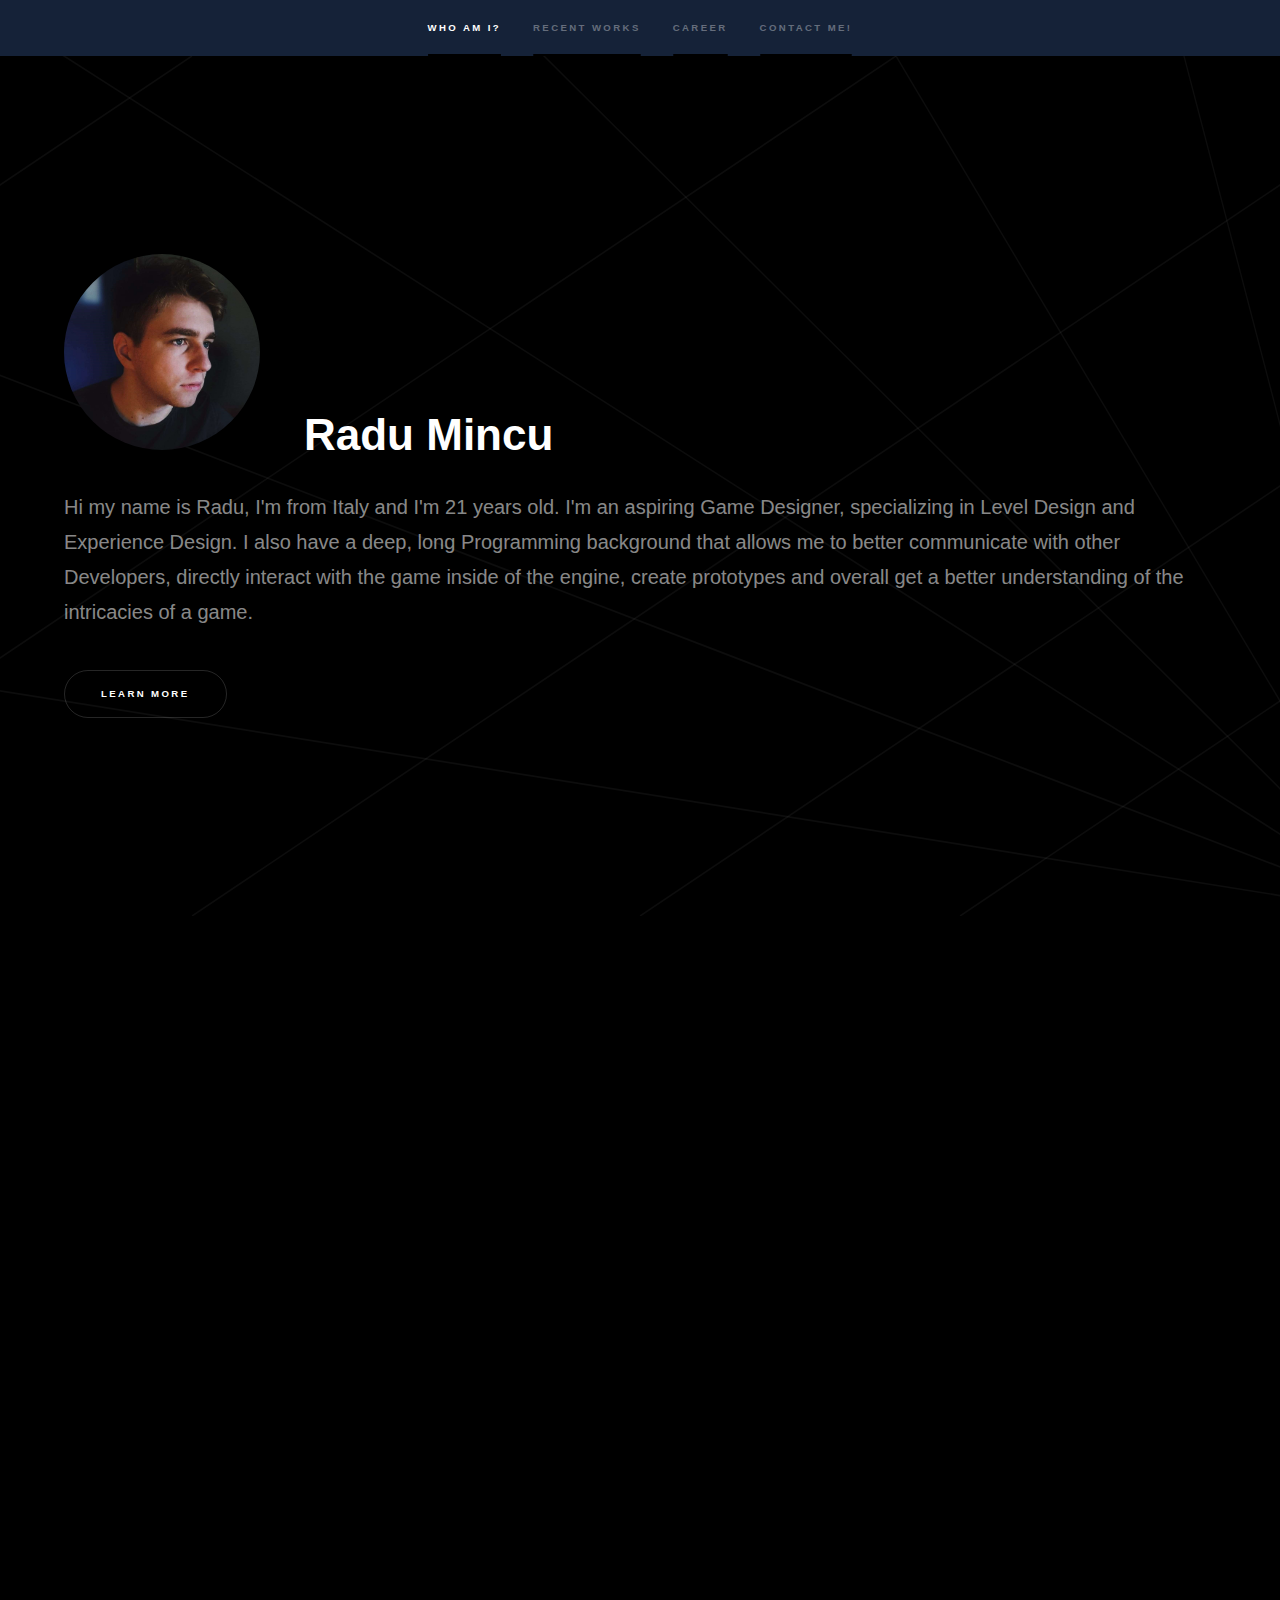
==== index.html @ b44a203a "added personal photo" ====
<!DOCTYPE HTML>
<!--
	Radu Mincu Portfolio
	html5up.net | @ajlkn
	Free for personal and commercial use under the CCA 3.0 license (html5up.net/license)
-->
<html>
	<head>
		<title>Radu Mincu Portfolio</title>
		<meta charset="utf-8" />
		<meta name="viewport" content="width=device-width, initial-scale=1, user-scalable=no" />
		<link rel="stylesheet" href="assets/css/main.css" />
		<noscript><link rel="stylesheet" href="assets/css/noscript.css" /></noscript>
	</head>
	<body class="is-preload">

		<!-- Sidebar -->
			<section id="sidebar">
				<div class="inner">
					<nav>
						<ul>
							<li><a href="#intro">Who am I?</a></li>
							<li><a href="#one">Recent works</a></li>
							<li><a href="#two">Career</a></li>
							<li><a href="#three">Contact me!</a></li>
						</ul>
					</nav>
				</div>
			</section>

		<!-- Wrapper -->
			<div id="wrapper">

				<!-- Intro -->
					<section id="intro" class="wrapper style1 fullscreen fade-up">
						<div class="inner">
							<h1><img class="image" src="images/radufoto.jpg" alt="" width="196" height="196" data-position="center center" />&emsp;Radu Mincu</h1>
							<p>Hi my name is Radu, I'm from Italy and I'm 21 years old. I'm an aspiring Game Designer, specializing in Level Design and Experience Design. I also have a deep, long Programming background that allows me to better communicate with other Developers, directly interact with the game inside of the engine, create prototypes and overall get a better understanding of the intricacies of a game.</p>
							<ul class="actions">
								<li><a href="#one" class="button scrolly">Learn more</a></li>
							</ul>
						</div>
					</section>

				<!-- One -->
					<section id="one" class="wrapper style2 spotlights">
						<section>
							<a class="image"><img src="images/TaintedLandsLogo.png" alt="" data-position="center center" /></a>
							<div class="content">
								<div class="inner">
									<h2>Tainted Lands</h2>
									<p>First ever Game Development Project in Unity. Top-down Metroidvania inspired by famous games such as Hollow Knight and The Legend of Zelda.</p>
									<ul>
										<li>Programmed a gameplay loop with smooth movement and a fluid melee combat system.</li>
										<li>Made various enemies with different AI, behaviours, and attacks.</li>
										<li>Created art and animations for the Player and 4 different enemies.</li>
										<li>Wrote extensive Game Design Document outlining various ideas for the story, progression and powerups of the game.</li>
									</ul>
										<a href="https://youtu.be/b___OMH_YHc" class="icon brands fa-youtube"> YouTube Link</a>&emsp;&emsp;
										<a href="https://docs.google.com/document/d/1006Ol6kMkS3a9t4NRKPW5lo0RamUhFI9sNBqD1M2pAM/edit?usp=sharing" class="icon brands fa-google-drive"> Game Design Document</a>
								</div>
							</div>
						</section>
						<section>
							<a class="image"><img src="images/ZIPLogo.png" alt="" data-position="top center" /></a>
							<div class="content">
								<div class="inner">
									<h2>Z.I.P</h2>
									<p>Submission for my first Game Jam, Indie Game Jam Beginners #003, Theme: Robot. Smooth 2D Platformer with various abilities and power-ups made together with 4 other people in 7 days. Reached 5th place out of 120 submissions.</p>
									<ul>
										<li>Played a main role in the decision-making for the game, from the game genre to the gameplay loop and to the various micro-interactions.</li>
										<li>Was Head of Game Design, hand-crafting all the platforming layouts, from the big level sections to the small jumps.</li>
										<li>Made the Player Controller and implemented the various abilities.</li>
										<li>Programmed the various architecture elements of the game, such as the Scene Transitions, Checkpoints, Power-up Terminals etc.</li>
									</ul>
										<a href="https://rradu.itch.io/zip" class="icon brands fa-itch-io"> Itch Page</a>
								</div>
							</div>
						</section>
						<section>
							<a class="image"><img src="images/PlutoLogo.png" alt="" data-position="50% 50%" /></a>
							<div class="content">
								<div class="inner">
									<h2>Pluto's Revolution</h2>
									<p>Mini Game Jam #130 submission, Theme: Lunar, Limitation: 10 Seconds. Technical Arcade side-scroller made in 3 days with 4 other people. Reached 39th place out of 226 submissions.</p>
									<ul>
										<li>Came up with the idea and various details for the game, including the main gameplay loop, the Story structure and the Arcade section.</li>
										<li>Created the first prototype, implemented the final Player Controller and programmed multiple obstacles</li>
										<li>Hand-crafted the layouts for the 5 main Story levels and over 20 layout Presets for the Arcade section.</li>
									</ul>
									<a href="https://imated.itch.io/plutos-revolution" class="icon brands fa-itch-io"> Itch Page</a>
								</div>
							</div>
						</section>
					</section>

				<!-- Two -->
					<section id="two" class="wrapper style3 fade-up">
						<div class="inner">
							<h2>Career</h2>
							<p>I've been a full-time student my entire life, so my only work experiences are side-jobs that have little to do with development. Nonetheless, I've been studying programming and practicing it as a hobby since a very young age, so I'll be sharing some of my experiences.</p>
							<div class="features">
								<section>
									<span class="icon solid major fa-cog"></span>
									<h3>First Game</h3>
									<p>My first ever attempt at programming was all the way back in middle school. I learned on my own throughout various Telegram groups how to make something in PHP, and I used that knowledge to make a Cookie Clicker-like Telegram Bot that I shared with a group of friends.</p>
								</section>
								<section>
									<span class="icon solid major fa-school"></span>
									<h3>High School Experiences</h3>
									<p>Throughout all of my 5 years of High School I had 2 hours of Programming Classes a week. We started with some basic HTML, worked our way up to learning low-level C++ and were also taught some MySQL. I ended up graduating with perfect grades in Programming, which is what pushed me towards pursuing this career.</p>
								</section>
								<section>
									<span class="icon solid major fa-desktop"></span>
									<h3>University</h3>
									<p>After high school was over I decided to get into University for Computer Science, and I'm currently approaching the end of my second year here. Throughout my first year we were taught Java, and using only the cmd as input and output, I started making some basic games like Russian Roulette, Connect Four, Hangman, Chess etc.</p>
								</section>
								<section>
									<span class="icon solid major fa-code"></span>
									<h3>Unity</h3>
									<p>Eventually I stumbled upon Unity, no more than 2 months ago, and started working on my very first game, Tainted Lands. As many first-time developers often do, I had very high aspirations for my first title, but I eventually put the game on hold to hone my skills further and give it the respect it deserves.</p>
								</section>
								<section>
									<span class="icon solid major fa-link"></span>
									<h3>Game Jams</h3>
									<p>With more familiarity with Unity and Game Development, I seeked towards participating in short game jams to get quick progress and results and to hone my skills as much as possible. I ended up making an entirely new team with other very competent developers I met in the jams' respective Discords, and so far we've worked on two successful Game Jam games, with even more to come.</p>
								</section>
								<section>
									<span class="icon major fa-file"></span>
									<h3>Future</h3>
									<p>Short-term, I'm planning to join Ludum Dare on April 28th with my group, and get as good a title out as possible. I also plan to start working on a 3D platformer to get outside of my comfort zone of 2D games. Long-term I would like to join a Game Development Studio as a full-time Programmer or Game Designer, and help release some very amazing games.</p>
								</section>
							</div>
						</div>
					</section>

				<!-- Three -->
					<section id="three" class="wrapper style1 fade-up">
						<div class="inner">
							<h2>Get in touch</h2>
							<p>I'm always eager to interact with new people, so please contact me for anything, work-related or not!</p>
								<section>
									<ul class="contact">
										<li>
											<h3>Email</h3>
											<a href="#">radu4ax@gmail.com</a>
										</li>
										<li>
											<h3>Phone</h3>
											<span>+39 346 637 6942</span>
										</li>
										<li>
											<h3>Social</h3>
											<ul class="icons">
												<li><a href="https://github.com/MYNAMEISRADU" class="icon brands fa-github"><span class="label">GitHub</span></a></li>
												<li><a href="https://discord.com/users/295971633686904832" class="icon brands fa-discord"><span class="label">Discord</span></a></li>
												<li><a href="https://steamcommunity.com/id/mynameisradu/" class="icon brands fa-steam"><span class="label">Steam</span></a></li>
												<li><a href="https://www.instagram.com/radumincu/" class="icon brands fa-instagram"><span class="label">Instagram</span></a></li>
												<li><a href="https://t.me/mynameisradu" class="icon brands fa-telegram"><span class="label">Telegram</span></a></li>
												<li><a href="https://twitter.com/THEYCALLMERADU" class="icon brands fa-twitter"><span class="label">Twitter</span></a></li>
											</ul>
										</li>
										<li>
											<h3>Address</h3>
											<span>
												20126 Via Vizzola, 5<br />
												Milano, MI<br />
												Italy
											</span>
										</li>
									</ul>
								</section>
						</div>
					</section>

			</div>

		<!-- Footer -->
			<footer id="footer" class="wrapper style1-alt">
				<div class="inner">
					<ul class="menu">
						<li>&copy; Untitled. All rights reserved.</li><li>Design: <a href="http://html5up.net">HTML5 UP</a></li>
					</ul>
				</div>
			</footer>

		<!-- Scripts -->
			<script src="assets/js/jquery.min.js"></script>
			<script src="assets/js/jquery.scrollex.min.js"></script>
			<script src="assets/js/jquery.scrolly.min.js"></script>
			<script src="assets/js/browser.min.js"></script>
			<script src="assets/js/breakpoints.min.js"></script>
			<script src="assets/js/util.js"></script>
			<script src="assets/js/main.js"></script>

	</body>
</html>
---- assets/css/main.css ----
@import url(fontawesome-all.min.css);

/*
	Hyperspace by HTML5 UP
	html5up.net | @ajlkn
	Free for personal and commercial use under the CCA 3.0 license (html5up.net/license)
*/

html, body, div, span, applet, object,
iframe, h1, h2, h3, h4, h5, h6, p, blockquote,
pre, a, abbr, acronym, address, big, cite,
code, del, dfn, em, img, ins, kbd, q, s, samp,
small, strike, strong, sub, sup, tt, var, b,
u, i, center, dl, dt, dd, ol, ul, li, fieldset,
form, label, legend, table, caption, tbody,
tfoot, thead, tr, th, td, article, aside,
canvas, details, embed, figure, figcaption,
footer, header, hgroup, menu, nav, output, ruby,
section, summary, time, mark, audio, video {
	margin: 0;
	padding: 0;
	border: 0;
	font-size: 100%;
	font: inherit;
	vertical-align: baseline;}

article, aside, details, figcaption, figure,
footer, header, hgroup, menu, nav, section {
	display: block;}

body {
	line-height: 1;
}

ol, ul {
	list-style: none;
}

blockquote, q {
	quotes: none;
}

	blockquote:before, blockquote:after, q:before, q:after {
		content: '';
		content: none;
	}

table {
	border-collapse: collapse;
	border-spacing: 0;
}

body {
	-webkit-text-size-adjust: none;
}

mark {
	background-color: transparent;
	color: inherit;
}

input::-moz-focus-inner {
	border: 0;
	padding: 0;
}

input, select, textarea {
	-moz-appearance: none;
	-webkit-appearance: none;
	-ms-appearance: none;
	appearance: none;
}

/* Basic */

	@-ms-viewport {
		width: device-width;
	}

	body {
		-ms-overflow-style: scrollbar;
	}

	@media screen and (max-width: 480px) {

		html, body {
			min-width: 320px;
		}

	}

	html {
		box-sizing: border-box;
	}

	*, *:before, *:after {
		box-sizing: inherit;
	}

	body {
		background: #000000;
	}

		body.is-preload *, body.is-preload *:before, body.is-preload *:after {
			-moz-animation: none !important;
			-webkit-animation: none !important;
			-ms-animation: none !important;
			animation: none !important;
			-moz-transition: none !important;
			-webkit-transition: none !important;
			-ms-transition: none !important;
			transition: none !important;
		}

/* Type */

	body, input, select, textarea {
		color: rgba(255, 255, 255, 0.55);
		font-family: Arial, Helvetica, sans-serif;
		font-size: 16.5pt;
		font-weight: normal;
		line-height: 1.75;
	}

		@media screen and (max-width: 1680px) {

			body, input, select, textarea {
				font-size: 13pt;
			}

		}

		@media screen and (max-width: 1280px) {

			body, input, select, textarea {
				font-size: 12pt;
			}

		}

		@media screen and (max-width: 360px) {

			body, input, select, textarea {
				font-size: 11pt;
			}

		}

	a {
		-moz-transition: color 0.2s ease, border-bottom-color 0.2s ease;
		-webkit-transition: color 0.2s ease, border-bottom-color 0.2s ease;
		-ms-transition: color 0.2s ease, border-bottom-color 0.2s ease;
		transition: color 0.2s ease, border-bottom-color 0.2s ease;
		border-bottom: dotted 1px rgba(255, 255, 255, 0.35);
		color: inherit;
		text-decoration: none;
	}

		a:hover {
			border-bottom-color: transparent;
			color: #ffffff;
		}

	strong, b {
		color: #ffffff;
		font-weight: bold;
	}

	em, i {
		font-style: italic;
	}

	p {
		margin: 0 0 2em 0;
	}

	h1, h2, h3, h4, h5, h6 {
		color: #ffffff;
		font-weight: bold;
		line-height: 1.5;
		margin: 0 0 0.5em 0;
	}

		h1 a, h2 a, h3 a, h4 a, h5 a, h6 a {
			color: inherit;
			text-decoration: none;
		}

	h1 {
		font-size: 2.75em;
	}

		h1.major {
			margin: 0 0 1.3em 0;
			position: relative;
			padding-bottom: 0.35em;
		}

			h1.major:after {
				background-image: -moz-linear-gradient(to right, #000000, #000000);
				background-image: -webkit-linear-gradient(to right, #000000, #000000);
				background-image: -ms-linear-gradient(to right, #000000, #000000);
				background-image: linear-gradient(to right, #000000, #000000);
				-moz-transition: max-width 0.2s ease;
				-webkit-transition: max-width 0.2s ease;
				-ms-transition: max-width 0.2s ease;
				transition: max-width 0.2s ease;
				border-radius: 0.2em;
				bottom: 0;
				content: '';
				height: 0.05em;
				position: absolute;
				right: 0;
				width: 100%;
			}

	h2 {
		font-size: 1.75em;
	}

	h3 {
		font-size: 1.1em;
	}

	h4 {
		font-size: 1em;
	}

	h5 {
		font-size: 0.8em;
	}

	h6 {
		font-size: 0.6em;
	}

	@media screen and (max-width: 736px) {

		h1 {
			font-size: 2em;
		}

		h2 {
			font-size: 1.25em;
		}

		h3 {
			font-size: 1em;
		}

		h4 {
			font-size: 0.8em;
		}

		h5 {
			font-size: 0.6em;
		}

		h6 {
			font-size: 0.6em;
		}

	}

	sub {
		font-size: 0.8em;
		position: relative;
		top: 0.5em;
	}

	sup {
		font-size: 0.8em;
		position: relative;
		top: -0.5em;
	}

	blockquote {
		border-left: solid 4px rgba(255, 255, 255, 0.15);
		font-style: italic;
		margin: 0 0 2em 0;
		padding: 0.5em 0 0.5em 2em;
	}

	code {
		background: rgba(255, 255, 255, 0.05);
		border-radius: 0.25em;
		border: solid 1px rgba(255, 255, 255, 0.15);
		font-family: "Courier New", monospace;
		font-size: 0.9em;
		margin: 0 0.25em;
		padding: 0.25em 0.65em;
	}

	pre {
		-webkit-overflow-scrolling: touch;
		font-family: "Courier New", monospace;
		font-size: 0.9em;
		margin: 0 0 2em 0;
	}

		pre code {
			display: block;
			line-height: 1.75em;
			padding: 1em 1.5em;
			overflow-x: auto;
		}

	hr {
		border: 0;
		border-bottom: solid 1px rgba(255, 255, 255, 0.15);
		margin: 2em 0;
	}

		hr.major {
			margin: 3em 0;
		}

	.align-left {
		text-align: left;
	}

	.align-center {
		text-align: center;
	}

	.align-right {
		text-align: right;
	}

/* Row */

	.row {
		display: flex;
		flex-wrap: wrap;
		box-sizing: border-box;
		align-items: stretch;
	}

		.row > * {
			box-sizing: border-box;
		}

		.row.gtr-uniform > * > :last-child {
			margin-bottom: 0;
		}

		.row.aln-left {
			justify-content: flex-start;
		}

		.row.aln-center {
			justify-content: center;
		}

		.row.aln-right {
			justify-content: flex-end;
		}

		.row.aln-top {
			align-items: flex-start;
		}

		.row.aln-middle {
			align-items: center;
		}

		.row.aln-bottom {
			align-items: flex-end;
		}

		.row > .imp {
			order: -1;
		}

		.row > .col-1 {
			width: 8.33333%;
		}

		.row > .off-1 {
			margin-left: 8.33333%;
		}

		.row > .col-2 {
			width: 16.66667%;
		}

		.row > .off-2 {
			margin-left: 16.66667%;
		}

		.row > .col-3 {
			width: 25%;
		}

		.row > .off-3 {
			margin-left: 25%;
		}

		.row > .col-4 {
			width: 33.33333%;
		}

		.row > .off-4 {
			margin-left: 33.33333%;
		}

		.row > .col-5 {
			width: 41.66667%;
		}

		.row > .off-5 {
			margin-left: 41.66667%;
		}

		.row > .col-6 {
			width: 50%;
		}

		.row > .off-6 {
			margin-left: 50%;
		}

		.row > .col-7 {
			width: 58.33333%;
		}

		.row > .off-7 {
			margin-left: 58.33333%;
		}

		.row > .col-8 {
			width: 66.66667%;
		}

		.row > .off-8 {
			margin-left: 66.66667%;
		}

		.row > .col-9 {
			width: 75%;
		}

		.row > .off-9 {
			margin-left: 75%;
		}

		.row > .col-10 {
			width: 83.33333%;
		}

		.row > .off-10 {
			margin-left: 83.33333%;
		}

		.row > .col-11 {
			width: 91.66667%;
		}

		.row > .off-11 {
			margin-left: 91.66667%;
		}

		.row > .col-12 {
			width: 100%;
		}

		.row > .off-12 {
			margin-left: 100%;
		}

		.row.gtr-0 {
			margin-top: 0;
			margin-left: 0em;
		}

			.row.gtr-0 > * {
				padding: 0 0 0 0em;
			}

			.row.gtr-0.gtr-uniform {
				margin-top: 0em;
			}

				.row.gtr-0.gtr-uniform > * {
					padding-top: 0em;
				}

		.row.gtr-25 {
			margin-top: 0;
			margin-left: -0.375em;
		}

			.row.gtr-25 > * {
				padding: 0 0 0 0.375em;
			}

			.row.gtr-25.gtr-uniform {
				margin-top: -0.375em;
			}

				.row.gtr-25.gtr-uniform > * {
					padding-top: 0.375em;
				}

		.row.gtr-50 {
			margin-top: 0;
			margin-left: -0.75em;
		}

			.row.gtr-50 > * {
				padding: 0 0 0 0.75em;
			}

			.row.gtr-50.gtr-uniform {
				margin-top: -0.75em;
			}

				.row.gtr-50.gtr-uniform > * {
					padding-top: 0.75em;
				}

		.row {
			margin-top: 0;
			margin-left: -1.5em;
		}

			.row > * {
				padding: 0 0 0 1.5em;
			}

			.row.gtr-uniform {
				margin-top: -1.5em;
			}

				.row.gtr-uniform > * {
					padding-top: 1.5em;
				}

		.row.gtr-150 {
			margin-top: 0;
			margin-left: -2.25em;
		}

			.row.gtr-150 > * {
				padding: 0 0 0 2.25em;
			}

			.row.gtr-150.gtr-uniform {
				margin-top: -2.25em;
			}

				.row.gtr-150.gtr-uniform > * {
					padding-top: 2.25em;
				}

		.row.gtr-200 {
			margin-top: 0;
			margin-left: -3em;
		}

			.row.gtr-200 > * {
				padding: 0 0 0 3em;
			}

			.row.gtr-200.gtr-uniform {
				margin-top: -3em;
			}

				.row.gtr-200.gtr-uniform > * {
					padding-top: 3em;
				}

		@media screen and (max-width: 1680px) {

			.row {
				display: flex;
				flex-wrap: wrap;
				box-sizing: border-box;
				align-items: stretch;
			}

				.row > * {
					box-sizing: border-box;
				}

				.row.gtr-uniform > * > :last-child {
					margin-bottom: 0;
				}

				.row.aln-left {
					justify-content: flex-start;
				}

				.row.aln-center {
					justify-content: center;
				}

				.row.aln-right {
					justify-content: flex-end;
				}

				.row.aln-top {
					align-items: flex-start;
				}

				.row.aln-middle {
					align-items: center;
				}

				.row.aln-bottom {
					align-items: flex-end;
				}

				.row > .imp-xlarge {
					order: -1;
				}

				.row > .col-1-xlarge {
					width: 8.33333%;
				}

				.row > .off-1-xlarge {
					margin-left: 8.33333%;
				}

				.row > .col-2-xlarge {
					width: 16.66667%;
				}

				.row > .off-2-xlarge {
					margin-left: 16.66667%;
				}

				.row > .col-3-xlarge {
					width: 25%;
				}

				.row > .off-3-xlarge {
					margin-left: 25%;
				}

				.row > .col-4-xlarge {
					width: 33.33333%;
				}

				.row > .off-4-xlarge {
					margin-left: 33.33333%;
				}

				.row > .col-5-xlarge {
					width: 41.66667%;
				}

				.row > .off-5-xlarge {
					margin-left: 41.66667%;
				}

				.row > .col-6-xlarge {
					width: 50%;
				}

				.row > .off-6-xlarge {
					margin-left: 50%;
				}

				.row > .col-7-xlarge {
					width: 58.33333%;
				}

				.row > .off-7-xlarge {
					margin-left: 58.33333%;
				}

				.row > .col-8-xlarge {
					width: 66.66667%;
				}

				.row > .off-8-xlarge {
					margin-left: 66.66667%;
				}

				.row > .col-9-xlarge {
					width: 75%;
				}

				.row > .off-9-xlarge {
					margin-left: 75%;
				}

				.row > .col-10-xlarge {
					width: 83.33333%;
				}

				.row > .off-10-xlarge {
					margin-left: 83.33333%;
				}

				.row > .col-11-xlarge {
					width: 91.66667%;
				}

				.row > .off-11-xlarge {
					margin-left: 91.66667%;
				}

				.row > .col-12-xlarge {
					width: 100%;
				}

				.row > .off-12-xlarge {
					margin-left: 100%;
				}

				.row.gtr-0 {
					margin-top: 0;
					margin-left: 0em;
				}

					.row.gtr-0 > * {
						padding: 0 0 0 0em;
					}

					.row.gtr-0.gtr-uniform {
						margin-top: 0em;
					}

						.row.gtr-0.gtr-uniform > * {
							padding-top: 0em;
						}

				.row.gtr-25 {
					margin-top: 0;
					margin-left: -0.375em;
				}

					.row.gtr-25 > * {
						padding: 0 0 0 0.375em;
					}

					.row.gtr-25.gtr-uniform {
						margin-top: -0.375em;
					}

						.row.gtr-25.gtr-uniform > * {
							padding-top: 0.375em;
						}

				.row.gtr-50 {
					margin-top: 0;
					margin-left: -0.75em;
				}

					.row.gtr-50 > * {
						padding: 0 0 0 0.75em;
					}

					.row.gtr-50.gtr-uniform {
						margin-top: -0.75em;
					}

						.row.gtr-50.gtr-uniform > * {
							padding-top: 0.75em;
						}

				.row {
					margin-top: 0;
					margin-left: -1.5em;
				}

					.row > * {
						padding: 0 0 0 1.5em;
					}

					.row.gtr-uniform {
						margin-top: -1.5em;
					}

						.row.gtr-uniform > * {
							padding-top: 1.5em;
						}

				.row.gtr-150 {
					margin-top: 0;
					margin-left: -2.25em;
				}

					.row.gtr-150 > * {
						padding: 0 0 0 2.25em;
					}

					.row.gtr-150.gtr-uniform {
						margin-top: -2.25em;
					}

						.row.gtr-150.gtr-uniform > * {
							padding-top: 2.25em;
						}

				.row.gtr-200 {
					margin-top: 0;
					margin-left: -3em;
				}

					.row.gtr-200 > * {
						padding: 0 0 0 3em;
					}

					.row.gtr-200.gtr-uniform {
						margin-top: -3em;
					}

						.row.gtr-200.gtr-uniform > * {
							padding-top: 3em;
						}

		}

		@media screen and (max-width: 1280px) {

			.row {
				display: flex;
				flex-wrap: wrap;
				box-sizing: border-box;
				align-items: stretch;
			}

				.row > * {
					box-sizing: border-box;
				}

				.row.gtr-uniform > * > :last-child {
					margin-bottom: 0;
				}

				.row.aln-left {
					justify-content: flex-start;
				}

				.row.aln-center {
					justify-content: center;
				}

				.row.aln-right {
					justify-content: flex-end;
				}

				.row.aln-top {
					align-items: flex-start;
				}

				.row.aln-middle {
					align-items: center;
				}

				.row.aln-bottom {
					align-items: flex-end;
				}

				.row > .imp-large {
					order: -1;
				}

				.row > .col-1-large {
					width: 8.33333%;
				}

				.row > .off-1-large {
					margin-left: 8.33333%;
				}

				.row > .col-2-large {
					width: 16.66667%;
				}

				.row > .off-2-large {
					margin-left: 16.66667%;
				}

				.row > .col-3-large {
					width: 25%;
				}

				.row > .off-3-large {
					margin-left: 25%;
				}

				.row > .col-4-large {
					width: 33.33333%;
				}

				.row > .off-4-large {
					margin-left: 33.33333%;
				}

				.row > .col-5-large {
					width: 41.66667%;
				}

				.row > .off-5-large {
					margin-left: 41.66667%;
				}

				.row > .col-6-large {
					width: 50%;
				}

				.row > .off-6-large {
					margin-left: 50%;
				}

				.row > .col-7-large {
					width: 58.33333%;
				}

				.row > .off-7-large {
					margin-left: 58.33333%;
				}

				.row > .col-8-large {
					width: 66.66667%;
				}

				.row > .off-8-large {
					margin-left: 66.66667%;
				}

				.row > .col-9-large {
					width: 75%;
				}

				.row > .off-9-large {
					margin-left: 75%;
				}

				.row > .col-10-large {
					width: 83.33333%;
				}

				.row > .off-10-large {
					margin-left: 83.33333%;
				}

				.row > .col-11-large {
					width: 91.66667%;
				}

				.row > .off-11-large {
					margin-left: 91.66667%;
				}

				.row > .col-12-large {
					width: 100%;
				}

				.row > .off-12-large {
					margin-left: 100%;
				}

				.row.gtr-0 {
					margin-top: 0;
					margin-left: 0em;
				}

					.row.gtr-0 > * {
						padding: 0 0 0 0em;
					}

					.row.gtr-0.gtr-uniform {
						margin-top: 0em;
					}

						.row.gtr-0.gtr-uniform > * {
							padding-top: 0em;
						}

				.row.gtr-25 {
					margin-top: 0;
					margin-left: -0.375em;
				}

					.row.gtr-25 > * {
						padding: 0 0 0 0.375em;
					}

					.row.gtr-25.gtr-uniform {
						margin-top: -0.375em;
					}

						.row.gtr-25.gtr-uniform > * {
							padding-top: 0.375em;
						}

				.row.gtr-50 {
					margin-top: 0;
					margin-left: -0.75em;
				}

					.row.gtr-50 > * {
						padding: 0 0 0 0.75em;
					}

					.row.gtr-50.gtr-uniform {
						margin-top: -0.75em;
					}

						.row.gtr-50.gtr-uniform > * {
							padding-top: 0.75em;
						}

				.row {
					margin-top: 0;
					margin-left: -1.5em;
				}

					.row > * {
						padding: 0 0 0 1.5em;
					}

					.row.gtr-uniform {
						margin-top: -1.5em;
					}

						.row.gtr-uniform > * {
							padding-top: 1.5em;
						}

				.row.gtr-150 {
					margin-top: 0;
					margin-left: -2.25em;
				}

					.row.gtr-150 > * {
						padding: 0 0 0 2.25em;
					}

					.row.gtr-150.gtr-uniform {
						margin-top: -2.25em;
					}

						.row.gtr-150.gtr-uniform > * {
							padding-top: 2.25em;
						}

				.row.gtr-200 {
					margin-top: 0;
					margin-left: -3em;
				}

					.row.gtr-200 > * {
						padding: 0 0 0 3em;
					}

					.row.gtr-200.gtr-uniform {
						margin-top: -3em;
					}

						.row.gtr-200.gtr-uniform > * {
							padding-top: 3em;
						}

		}

		@media screen and (max-width: 980px) {

			.row {
				display: flex;
				flex-wrap: wrap;
				box-sizing: border-box;
				align-items: stretch;
			}

				.row > * {
					box-sizing: border-box;
				}

				.row.gtr-uniform > * > :last-child {
					margin-bottom: 0;
				}

				.row.aln-left {
					justify-content: flex-start;
				}

				.row.aln-center {
					justify-content: center;
				}

				.row.aln-right {
					justify-content: flex-end;
				}

				.row.aln-top {
					align-items: flex-start;
				}

				.row.aln-middle {
					align-items: center;
				}

				.row.aln-bottom {
					align-items: flex-end;
				}

				.row > .imp-medium {
					order: -1;
				}

				.row > .col-1-medium {
					width: 8.33333%;
				}

				.row > .off-1-medium {
					margin-left: 8.33333%;
				}

				.row > .col-2-medium {
					width: 16.66667%;
				}

				.row > .off-2-medium {
					margin-left: 16.66667%;
				}

				.row > .col-3-medium {
					width: 25%;
				}

				.row > .off-3-medium {
					margin-left: 25%;
				}

				.row > .col-4-medium {
					width: 33.33333%;
				}

				.row > .off-4-medium {
					margin-left: 33.33333%;
				}

				.row > .col-5-medium {
					width: 41.66667%;
				}

				.row > .off-5-medium {
					margin-left: 41.66667%;
				}

				.row > .col-6-medium {
					width: 50%;
				}

				.row > .off-6-medium {
					margin-left: 50%;
				}

				.row > .col-7-medium {
					width: 58.33333%;
				}

				.row > .off-7-medium {
					margin-left: 58.33333%;
				}

				.row > .col-8-medium {
					width: 66.66667%;
				}

				.row > .off-8-medium {
					margin-left: 66.66667%;
				}

				.row > .col-9-medium {
					width: 75%;
				}

				.row > .off-9-medium {
					margin-left: 75%;
				}

				.row > .col-10-medium {
					width: 83.33333%;
				}

				.row > .off-10-medium {
					margin-left: 83.33333%;
				}

				.row > .col-11-medium {
					width: 91.66667%;
				}

				.row > .off-11-medium {
					margin-left: 91.66667%;
				}

				.row > .col-12-medium {
					width: 100%;
				}

				.row > .off-12-medium {
					margin-left: 100%;
				}

				.row.gtr-0 {
					margin-top: 0;
					margin-left: 0em;
				}

					.row.gtr-0 > * {
						padding: 0 0 0 0em;
					}

					.row.gtr-0.gtr-uniform {
						margin-top: 0em;
					}

						.row.gtr-0.gtr-uniform > * {
							padding-top: 0em;
						}

				.row.gtr-25 {
					margin-top: 0;
					margin-left: -0.375em;
				}

					.row.gtr-25 > * {
						padding: 0 0 0 0.375em;
					}

					.row.gtr-25.gtr-uniform {
						margin-top: -0.375em;
					}

						.row.gtr-25.gtr-uniform > * {
							padding-top: 0.375em;
						}

				.row.gtr-50 {
					margin-top: 0;
					margin-left: -0.75em;
				}

					.row.gtr-50 > * {
						padding: 0 0 0 0.75em;
					}

					.row.gtr-50.gtr-uniform {
						margin-top: -0.75em;
					}

						.row.gtr-50.gtr-uniform > * {
							padding-top: 0.75em;
						}

				.row {
					margin-top: 0;
					margin-left: -1.5em;
				}

					.row > * {
						padding: 0 0 0 1.5em;
					}

					.row.gtr-uniform {
						margin-top: -1.5em;
					}

						.row.gtr-uniform > * {
							padding-top: 1.5em;
						}

				.row.gtr-150 {
					margin-top: 0;
					margin-left: -2.25em;
				}

					.row.gtr-150 > * {
						padding: 0 0 0 2.25em;
					}

					.row.gtr-150.gtr-uniform {
						margin-top: -2.25em;
					}

						.row.gtr-150.gtr-uniform > * {
							padding-top: 2.25em;
						}

				.row.gtr-200 {
					margin-top: 0;
					margin-left: -3em;
				}

					.row.gtr-200 > * {
						padding: 0 0 0 3em;
					}

					.row.gtr-200.gtr-uniform {
						margin-top: -3em;
					}

						.row.gtr-200.gtr-uniform > * {
							padding-top: 3em;
						}

		}

		@media screen and (max-width: 736px) {

			.row {
				display: flex;
				flex-wrap: wrap;
				box-sizing: border-box;
				align-items: stretch;
			}

				.row > * {
					box-sizing: border-box;
				}

				.row.gtr-uniform > * > :last-child {
					margin-bottom: 0;
				}

				.row.aln-left {
					justify-content: flex-start;
				}

				.row.aln-center {
					justify-content: center;
				}

				.row.aln-right {
					justify-content: flex-end;
				}

				.row.aln-top {
					align-items: flex-start;
				}

				.row.aln-middle {
					align-items: center;
				}

				.row.aln-bottom {
					align-items: flex-end;
				}

				.row > .imp-small {
					order: -1;
				}

				.row > .col-1-small {
					width: 8.33333%;
				}

				.row > .off-1-small {
					margin-left: 8.33333%;
				}

				.row > .col-2-small {
					width: 16.66667%;
				}

				.row > .off-2-small {
					margin-left: 16.66667%;
				}

				.row > .col-3-small {
					width: 25%;
				}

				.row > .off-3-small {
					margin-left: 25%;
				}

				.row > .col-4-small {
					width: 33.33333%;
				}

				.row > .off-4-small {
					margin-left: 33.33333%;
				}

				.row > .col-5-small {
					width: 41.66667%;
				}

				.row > .off-5-small {
					margin-left: 41.66667%;
				}

				.row > .col-6-small {
					width: 50%;
				}

				.row > .off-6-small {
					margin-left: 50%;
				}

				.row > .col-7-small {
					width: 58.33333%;
				}

				.row > .off-7-small {
					margin-left: 58.33333%;
				}

				.row > .col-8-small {
					width: 66.66667%;
				}

				.row > .off-8-small {
					margin-left: 66.66667%;
				}

				.row > .col-9-small {
					width: 75%;
				}

				.row > .off-9-small {
					margin-left: 75%;
				}

				.row > .col-10-small {
					width: 83.33333%;
				}

				.row > .off-10-small {
					margin-left: 83.33333%;
				}

				.row > .col-11-small {
					width: 91.66667%;
				}

				.row > .off-11-small {
					margin-left: 91.66667%;
				}

				.row > .col-12-small {
					width: 100%;
				}

				.row > .off-12-small {
					margin-left: 100%;
				}

				.row.gtr-0 {
					margin-top: 0;
					margin-left: 0em;
				}

					.row.gtr-0 > * {
						padding: 0 0 0 0em;
					}

					.row.gtr-0.gtr-uniform {
						margin-top: 0em;
					}

						.row.gtr-0.gtr-uniform > * {
							padding-top: 0em;
						}

				.row.gtr-25 {
					margin-top: 0;
					margin-left: -0.375em;
				}

					.row.gtr-25 > * {
						padding: 0 0 0 0.375em;
					}

					.row.gtr-25.gtr-uniform {
						margin-top: -0.375em;
					}

						.row.gtr-25.gtr-uniform > * {
							padding-top: 0.375em;
						}

				.row.gtr-50 {
					margin-top: 0;
					margin-left: -0.75em;
				}

					.row.gtr-50 > * {
						padding: 0 0 0 0.75em;
					}

					.row.gtr-50.gtr-uniform {
						margin-top: -0.75em;
					}

						.row.gtr-50.gtr-uniform > * {
							padding-top: 0.75em;
						}

				.row {
					margin-top: 0;
					margin-left: -1.5em;
				}

					.row > * {
						padding: 0 0 0 1.5em;
					}

					.row.gtr-uniform {
						margin-top: -1.5em;
					}

						.row.gtr-uniform > * {
							padding-top: 1.5em;
						}

				.row.gtr-150 {
					margin-top: 0;
					margin-left: -2.25em;
				}

					.row.gtr-150 > * {
						padding: 0 0 0 2.25em;
					}

					.row.gtr-150.gtr-uniform {
						margin-top: -2.25em;
					}

						.row.gtr-150.gtr-uniform > * {
							padding-top: 2.25em;
						}

				.row.gtr-200 {
					margin-top: 0;
					margin-left: -3em;
				}

					.row.gtr-200 > * {
						padding: 0 0 0 3em;
					}

					.row.gtr-200.gtr-uniform {
						margin-top: -3em;
					}

						.row.gtr-200.gtr-uniform > * {
							padding-top: 3em;
						}

		}

		@media screen and (max-width: 480px) {

			.row {
				display: flex;
				flex-wrap: wrap;
				box-sizing: border-box;
				align-items: stretch;
			}

				.row > * {
					box-sizing: border-box;
				}

				.row.gtr-uniform > * > :last-child {
					margin-bottom: 0;
				}

				.row.aln-left {
					justify-content: flex-start;
				}

				.row.aln-center {
					justify-content: center;
				}

				.row.aln-right {
					justify-content: flex-end;
				}

				.row.aln-top {
					align-items: flex-start;
				}

				.row.aln-middle {
					align-items: center;
				}

				.row.aln-bottom {
					align-items: flex-end;
				}

				.row > .imp-xsmall {
					order: -1;
				}

				.row > .col-1-xsmall {
					width: 8.33333%;
				}

				.row > .off-1-xsmall {
					margin-left: 8.33333%;
				}

				.row > .col-2-xsmall {
					width: 16.66667%;
				}

				.row > .off-2-xsmall {
					margin-left: 16.66667%;
				}

				.row > .col-3-xsmall {
					width: 25%;
				}

				.row > .off-3-xsmall {
					margin-left: 25%;
				}

				.row > .col-4-xsmall {
					width: 33.33333%;
				}

				.row > .off-4-xsmall {
					margin-left: 33.33333%;
				}

				.row > .col-5-xsmall {
					width: 41.66667%;
				}

				.row > .off-5-xsmall {
					margin-left: 41.66667%;
				}

				.row > .col-6-xsmall {
					width: 50%;
				}

				.row > .off-6-xsmall {
					margin-left: 50%;
				}

				.row > .col-7-xsmall {
					width: 58.33333%;
				}

				.row > .off-7-xsmall {
					margin-left: 58.33333%;
				}

				.row > .col-8-xsmall {
					width: 66.66667%;
				}

				.row > .off-8-xsmall {
					margin-left: 66.66667%;
				}

				.row > .col-9-xsmall {
					width: 75%;
				}

				.row > .off-9-xsmall {
					margin-left: 75%;
				}

				.row > .col-10-xsmall {
					width: 83.33333%;
				}

				.row > .off-10-xsmall {
					margin-left: 83.33333%;
				}

				.row > .col-11-xsmall {
					width: 91.66667%;
				}

				.row > .off-11-xsmall {
					margin-left: 91.66667%;
				}

				.row > .col-12-xsmall {
					width: 100%;
				}

				.row > .off-12-xsmall {
					margin-left: 100%;
				}

				.row.gtr-0 {
					margin-top: 0;
					margin-left: 0em;
				}

					.row.gtr-0 > * {
						padding: 0 0 0 0em;
					}

					.row.gtr-0.gtr-uniform {
						margin-top: 0em;
					}

						.row.gtr-0.gtr-uniform > * {
							padding-top: 0em;
						}

				.row.gtr-25 {
					margin-top: 0;
					margin-left: -0.375em;
				}

					.row.gtr-25 > * {
						padding: 0 0 0 0.375em;
					}

					.row.gtr-25.gtr-uniform {
						margin-top: -0.375em;
					}

						.row.gtr-25.gtr-uniform > * {
							padding-top: 0.375em;
						}

				.row.gtr-50 {
					margin-top: 0;
					margin-left: -0.75em;
				}

					.row.gtr-50 > * {
						padding: 0 0 0 0.75em;
					}

					.row.gtr-50.gtr-uniform {
						margin-top: -0.75em;
					}

						.row.gtr-50.gtr-uniform > * {
							padding-top: 0.75em;
						}

				.row {
					margin-top: 0;
					margin-left: -1.5em;
				}

					.row > * {
						padding: 0 0 0 1.5em;
					}

					.row.gtr-uniform {
						margin-top: -1.5em;
					}

						.row.gtr-uniform > * {
							padding-top: 1.5em;
						}

				.row.gtr-150 {
					margin-top: 0;
					margin-left: -2.25em;
				}

					.row.gtr-150 > * {
						padding: 0 0 0 2.25em;
					}

					.row.gtr-150.gtr-uniform {
						margin-top: -2.25em;
					}

						.row.gtr-150.gtr-uniform > * {
							padding-top: 2.25em;
						}

				.row.gtr-200 {
					margin-top: 0;
					margin-left: -3em;
				}

					.row.gtr-200 > * {
						padding: 0 0 0 3em;
					}

					.row.gtr-200.gtr-uniform {
						margin-top: -3em;
					}

						.row.gtr-200.gtr-uniform > * {
							padding-top: 3em;
						}

		}

/* Box */

	.box {
		border-radius: 0.25em;
		border: solid 1px rgba(255, 255, 255, 0.15);
		margin-bottom: 2em;
		padding: 1.5em;
	}

		.box > :last-child,
		.box > :last-child > :last-child,
		.box > :last-child > :last-child > :last-child {
			margin-bottom: 0;
		}

		.box.alt {
			border: 0;
			border-radius: 0;
			padding: 0;
		}

/* Button */

	input[type="submit"],
	input[type="reset"],
	input[type="button"],
	button,
	.button {
		-moz-appearance: none;
		-webkit-appearance: none;
		-ms-appearance: none;
		appearance: none;
		-moz-transition: border-color 0.2s ease;
		-webkit-transition: border-color 0.2s ease;
		-ms-transition: border-color 0.2s ease;
		transition: border-color 0.2s ease;
		background-color: transparent;
		border: solid 1px !important;
		border-color: rgba(255, 255, 255, 0.15) !important;
		border-radius: 3em;
		color: #ffffff !important;
		cursor: pointer;
		display: inline-block;
		font-size: 0.6em;
		font-weight: bold;
		height: calc(4.75em + 2px);
		letter-spacing: 0.25em;
		line-height: 4.75em;
		outline: 0;
		padding: 0 3.75em;
		position: relative;
		text-align: center;
		text-decoration: none;
		text-transform: uppercase;
		white-space: nowrap;
	}

		input[type="submit"]:after,
		input[type="reset"]:after,
		input[type="button"]:after,
		button:after,
		.button:after {
			-moz-transform: scale(0.25);
			-webkit-transform: scale(0.25);
			-ms-transform: scale(0.25);
			transform: scale(0.25);
			pointer-events: none;
			-moz-transition: opacity 0.2s ease, -moz-transform 0.2s ease;
			-webkit-transition: opacity 0.2s ease, -webkit-transform 0.2s ease;
			-ms-transition: opacity 0.2s ease, -ms-transform 0.2s ease;
			transition: opacity 0.2s ease, transform 0.2s ease;
			background: #ffffff;
			border-radius: 3em;
			content: '';
			height: 100%;
			left: 0;
			opacity: 0;
			position: absolute;
			top: 0;
			width: 100%;
		}

		input[type="submit"].icon:before,
		input[type="reset"].icon:before,
		input[type="button"].icon:before,
		button.icon:before,
		.button.icon:before {
			margin-right: 0.75em;
		}

		input[type="submit"].fit,
		input[type="reset"].fit,
		input[type="button"].fit,
		button.fit,
		.button.fit {
			width: 100%;
		}

		input[type="submit"].small,
		input[type="reset"].small,
		input[type="button"].small,
		button.small,
		.button.small {
			font-size: 0.4em;
		}

		input[type="submit"].large,
		input[type="reset"].large,
		input[type="button"].large,
		button.large,
		.button.large {
			font-size: 0.8em;
		}

		input[type="submit"].primary,
		input[type="reset"].primary,
		input[type="button"].primary,
		button.primary,
		.button.primary {
			background-color: #ffffff;
			color: #000000 !important;
		}

			input[type="submit"].primary:after,
			input[type="reset"].primary:after,
			input[type="button"].primary:after,
			button.primary:after,
			.button.primary:after {
				display: none;
			}

		input[type="submit"].disabled, input[type="submit"]:disabled,
		input[type="reset"].disabled,
		input[type="reset"]:disabled,
		input[type="button"].disabled,
		input[type="button"]:disabled,
		button.disabled,
		button:disabled,
		.button.disabled,
		.button:disabled {
			cursor: default;
			opacity: 0.5;
			pointer-events: none;
		}

		input[type="submit"]:hover,
		input[type="reset"]:hover,
		input[type="button"]:hover,
		button:hover,
		.button:hover {
			border-color: rgba(255, 255, 255, 0.55) !important;
		}

			input[type="submit"]:hover:after,
			input[type="reset"]:hover:after,
			input[type="button"]:hover:after,
			button:hover:after,
			.button:hover:after {
				opacity: 0.05;
				-moz-transform: scale(1);
				-webkit-transform: scale(1);
				-ms-transform: scale(1);
				transform: scale(1);
			}

			input[type="submit"]:hover:active,
			input[type="reset"]:hover:active,
			input[type="button"]:hover:active,
			button:hover:active,
			.button:hover:active {
				border-color: #ffffff !important;
			}

				input[type="submit"]:hover:active:after,
				input[type="reset"]:hover:active:after,
				input[type="button"]:hover:active:after,
				button:hover:active:after,
				.button:hover:active:after {
					opacity: 0.1;
				}

/* Features */

	.features {
		display: -moz-flex;
		display: -webkit-flex;
		display: -ms-flex;
		display: flex;
		-moz-flex-wrap: wrap;
		-webkit-flex-wrap: wrap;
		-ms-flex-wrap: wrap;
		flex-wrap: wrap;
		border-radius: 0.25em;
		border: solid 1px rgba(255, 255, 255, 0.15);
		background: rgba(255, 255, 255, 0.05);
		margin: 0 0 2em 0;
	}

		.features section {
			padding: 3.5em 3em 1em 7em ;
			width: 50%;
			border-top: solid 1px rgba(255, 255, 255, 0.15);
			position: relative;
		}

			.features section:nth-child(-n + 2) {
				border-top-width: 0;
			}

			.features section:nth-child(2n) {
				border-left: solid 1px rgba(255, 255, 255, 0.15);
			}

			.features section .icon {
				-moz-transition: opacity 0.5s ease, -moz-transform 0.5s ease;
				-webkit-transition: opacity 0.5s ease, -webkit-transform 0.5s ease;
				-ms-transition: opacity 0.5s ease, -ms-transform 0.5s ease;
				transition: opacity 0.5s ease, transform 0.5s ease;
				-moz-transition-delay: 1s;
				-webkit-transition-delay: 1s;
				-ms-transition-delay: 1s;
				transition-delay: 1s;
				-moz-transform: scale(1);
				-webkit-transform: scale(1);
				-ms-transform: scale(1);
				transform: scale(1);
				position: absolute;
				left: 3em;
				top: 3em;
				opacity: 1;
			}

			.features section:nth-child(1) .icon {
				-moz-transition-delay: 0.15s;
				-webkit-transition-delay: 0.15s;
				-ms-transition-delay: 0.15s;
				transition-delay: 0.15s;
			}

			.features section:nth-child(2) .icon {
				-moz-transition-delay: 0.3s;
				-webkit-transition-delay: 0.3s;
				-ms-transition-delay: 0.3s;
				transition-delay: 0.3s;
			}

			.features section:nth-child(3) .icon {
				-moz-transition-delay: 0.45s;
				-webkit-transition-delay: 0.45s;
				-ms-transition-delay: 0.45s;
				transition-delay: 0.45s;
			}

			.features section:nth-child(4) .icon {
				-moz-transition-delay: 0.6s;
				-webkit-transition-delay: 0.6s;
				-ms-transition-delay: 0.6s;
				transition-delay: 0.6s;
			}

			.features section:nth-child(5) .icon {
				-moz-transition-delay: 0.75s;
				-webkit-transition-delay: 0.75s;
				-ms-transition-delay: 0.75s;
				transition-delay: 0.75s;
			}

			.features section:nth-child(6) .icon {
				-moz-transition-delay: 0.9s;
				-webkit-transition-delay: 0.9s;
				-ms-transition-delay: 0.9s;
				transition-delay: 0.9s;
			}

			.features section:nth-child(7) .icon {
				-moz-transition-delay: 1.05s;
				-webkit-transition-delay: 1.05s;
				-ms-transition-delay: 1.05s;
				transition-delay: 1.05s;
			}

			.features section:nth-child(8) .icon {
				-moz-transition-delay: 1.2s;
				-webkit-transition-delay: 1.2s;
				-ms-transition-delay: 1.2s;
				transition-delay: 1.2s;
			}

			.features section:nth-child(9) .icon {
				-moz-transition-delay: 1.35s;
				-webkit-transition-delay: 1.35s;
				-ms-transition-delay: 1.35s;
				transition-delay: 1.35s;
			}

			.features section:nth-child(10) .icon {
				-moz-transition-delay: 1.5s;
				-webkit-transition-delay: 1.5s;
				-ms-transition-delay: 1.5s;
				transition-delay: 1.5s;
			}

			.features section:nth-child(11) .icon {
				-moz-transition-delay: 1.65s;
				-webkit-transition-delay: 1.65s;
				-ms-transition-delay: 1.65s;
				transition-delay: 1.65s;
			}

			.features section:nth-child(12) .icon {
				-moz-transition-delay: 1.8s;
				-webkit-transition-delay: 1.8s;
				-ms-transition-delay: 1.8s;
				transition-delay: 1.8s;
			}

			.features section:nth-child(13) .icon {
				-moz-transition-delay: 1.95s;
				-webkit-transition-delay: 1.95s;
				-ms-transition-delay: 1.95s;
				transition-delay: 1.95s;
			}

			.features section:nth-child(14) .icon {
				-moz-transition-delay: 2.1s;
				-webkit-transition-delay: 2.1s;
				-ms-transition-delay: 2.1s;
				transition-delay: 2.1s;
			}

			.features section:nth-child(15) .icon {
				-moz-transition-delay: 2.25s;
				-webkit-transition-delay: 2.25s;
				-ms-transition-delay: 2.25s;
				transition-delay: 2.25s;
			}

			.features section:nth-child(16) .icon {
				-moz-transition-delay: 2.4s;
				-webkit-transition-delay: 2.4s;
				-ms-transition-delay: 2.4s;
				transition-delay: 2.4s;
			}

			.features section:nth-child(17) .icon {
				-moz-transition-delay: 2.55s;
				-webkit-transition-delay: 2.55s;
				-ms-transition-delay: 2.55s;
				transition-delay: 2.55s;
			}

			.features section:nth-child(18) .icon {
				-moz-transition-delay: 2.7s;
				-webkit-transition-delay: 2.7s;
				-ms-transition-delay: 2.7s;
				transition-delay: 2.7s;
			}

			.features section:nth-child(19) .icon {
				-moz-transition-delay: 2.85s;
				-webkit-transition-delay: 2.85s;
				-ms-transition-delay: 2.85s;
				transition-delay: 2.85s;
			}

			.features section:nth-child(20) .icon {
				-moz-transition-delay: 3s;
				-webkit-transition-delay: 3s;
				-ms-transition-delay: 3s;
				transition-delay: 3s;
			}

		.features.inactive section .icon {
			-moz-transform: scale(0.5);
			-webkit-transform: scale(0.5);
			-ms-transform: scale(0.5);
			transform: scale(0.5);
			opacity: 0;
		}

		@media screen and (max-width: 980px) {

			.features {
				display: block;
			}

				.features section {
					border-top-width: 1px !important;
					border-left-width: 0 !important;
					width: 100%;
				}

					.features section:first-child {
						border-top-width: 0 !important;
					}

		}

		@media screen and (max-width: 736px) {

			.features section {
				padding: 2.5em 1.5em 0.1em 5.5em ;
			}

				.features section .icon {
					left: 1.5em;
					top: 2em;
				}

		}

		@media screen and (max-width: 480px) {

			.features section {
				padding: 2em 1.5em 0.1em 1.5em ;
			}

				.features section .icon {
					left: 0;
					position: relative;
					top: 0;
				}

		}

/* Form */

	form {
		margin: 0 0 2em 0;
	}

		form > :last-child {
			margin-bottom: 0;
		}

		form > .fields {
			display: -moz-flex;
			display: -webkit-flex;
			display: -ms-flex;
			display: flex;
			-moz-flex-wrap: wrap;
			-webkit-flex-wrap: wrap;
			-ms-flex-wrap: wrap;
			flex-wrap: wrap;
			width: calc(100% + 3em);
			margin: -1.5em 0 2em -1.5em;
		}

			form > .fields > .field {
				-moz-flex-grow: 0;
				-webkit-flex-grow: 0;
				-ms-flex-grow: 0;
				flex-grow: 0;
				-moz-flex-shrink: 0;
				-webkit-flex-shrink: 0;
				-ms-flex-shrink: 0;
				flex-shrink: 0;
				padding: 1.5em 0 0 1.5em;
				width: calc(100% - 1.5em);
			}

				form > .fields > .field.half {
					width: calc(50% - 0.75em);
				}

				form > .fields > .field.third {
					width: calc(100%/3 - 0.5em);
				}

				form > .fields > .field.quarter {
					width: calc(25% - 0.375em);
				}

		@media screen and (max-width: 480px) {

			form > .fields {
				width: calc(100% + 3em);
				margin: -1.5em 0 2em -1.5em;
			}

				form > .fields > .field {
					padding: 1.5em 0 0 1.5em;
					width: calc(100% - 1.5em);
				}

					form > .fields > .field.half {
						width: calc(100% - 1.5em);
					}

					form > .fields > .field.third {
						width: calc(100% - 1.5em);
					}

					form > .fields > .field.quarter {
						width: calc(100% - 1.5em);
					}

		}

	label {
		color: #ffffff;
		font-weight: bold;
		line-height: 1.5;
		margin: 0 0 0.7em 0;
		display: block;
		font-size: 1.1em;
	}

	input[type="text"],
	input[type="password"],
	input[type="email"],
	input[type="tel"],
	select,
	textarea {
		-moz-appearance: none;
		-webkit-appearance: none;
		-ms-appearance: none;
		appearance: none;
		background: rgba(255, 255, 255, 0.05);
		border-radius: 0.25em;
		border: none;
		border: solid 1px rgba(255, 255, 255, 0.15);
		color: inherit;
		display: block;
		outline: 0;
		padding: 0 1em;
		text-decoration: none;
		width: 100%;
	}

		input[type="text"]:invalid,
		input[type="password"]:invalid,
		input[type="email"]:invalid,
		input[type="tel"]:invalid,
		select:invalid,
		textarea:invalid {
			box-shadow: none;
		}

		input[type="text"]:focus,
		input[type="password"]:focus,
		input[type="email"]:focus,
		input[type="tel"]:focus,
		select:focus,
		textarea:focus {
			border-color: #ffffff;
			box-shadow: 0 0 0 1px #ffffff;
		}

	select {
		background-image: url("data:image/svg+xml;charset=utf8,%3Csvg xmlns='http://www.w3.org/2000/svg' width='40' height='40' preserveAspectRatio='none' viewBox='0 0 40 40'%3E%3Cpath d='M9.4,12.3l10.4,10.4l10.4-10.4c0.2-0.2,0.5-0.4,0.9-0.4c0.3,0,0.6,0.1,0.9,0.4l3.3,3.3c0.2,0.2,0.4,0.5,0.4,0.9 c0,0.4-0.1,0.6-0.4,0.9L20.7,31.9c-0.2,0.2-0.5,0.4-0.9,0.4c-0.3,0-0.6-0.1-0.9-0.4L4.3,17.3c-0.2-0.2-0.4-0.5-0.4-0.9 c0-0.4,0.1-0.6,0.4-0.9l3.3-3.3c0.2-0.2,0.5-0.4,0.9-0.4S9.1,12.1,9.4,12.3z' fill='rgba(255, 255, 255, 0.15)' /%3E%3C/svg%3E");
		background-size: 1.25rem;
		background-repeat: no-repeat;
		background-position: calc(100% - 1rem) center;
		height: 2.75em;
		padding-right: 2.75em;
		text-overflow: ellipsis;
	}

		select option {
			color: #ffffff;
			background: #000000;
		}

		select:focus::-ms-value {
			background-color: transparent;
		}

		select::-ms-expand {
			display: none;
		}

	input[type="text"],
	input[type="password"],
	input[type="email"],
	select {
		height: 2.75em;
	}

	textarea {
		padding: 0.75em 1em;
	}

		body.is-ie textarea {
			min-height: 10em;
		}

	input[type="checkbox"],
	input[type="radio"] {
		-moz-appearance: none;
		-webkit-appearance: none;
		-ms-appearance: none;
		appearance: none;
		display: block;
		float: left;
		margin-right: -2em;
		opacity: 0;
		width: 1em;
		z-index: -1;
	}

		input[type="checkbox"] + label,
		input[type="radio"] + label {
			text-decoration: none;
			color: rgba(255, 255, 255, 0.55);
			cursor: pointer;
			display: inline-block;
			font-size: 1em;
			font-weight: normal;
			padding-left: 2.4em;
			padding-right: 0.75em;
			position: relative;
		}

			input[type="checkbox"] + label:before,
			input[type="radio"] + label:before {
				-moz-osx-font-smoothing: grayscale;
				-webkit-font-smoothing: antialiased;
				display: inline-block;
				font-style: normal;
				font-variant: normal;
				text-rendering: auto;
				line-height: 1;
				text-transform: none !important;
				font-family: 'Font Awesome 5 Free';
				font-weight: 900;
			}

			input[type="checkbox"] + label:before,
			input[type="radio"] + label:before {
				background: rgba(255, 255, 255, 0.05);
				border-radius: 0.25em;
				border: solid 1px rgba(255, 255, 255, 0.15);
				content: '';
				display: inline-block;
				font-size: 0.8em;
				height: 2.0625em;
				left: 0;
				line-height: 2.0625em;
				position: absolute;
				text-align: center;
				top: 0;
				width: 2.0625em;
			}

		input[type="checkbox"]:checked + label:before,
		input[type="radio"]:checked + label:before {
			background: #ffffff;
			border-color: #ffffff;
			color: #000000;
			content: '\f00c';
		}

		input[type="checkbox"]:focus + label:before,
		input[type="radio"]:focus + label:before {
			border-color: #ffffff;
			box-shadow: 0 0 0 1px #ffffff;
		}

	input[type="checkbox"] + label:before {
		border-radius: 0.25em;
	}

	input[type="radio"] + label:before {
		border-radius: 100%;
	}

	::-webkit-input-placeholder {
		color: rgba(255, 255, 255, 0.35) !important;
		opacity: 1.0;
	}

	:-moz-placeholder {
		color: rgba(255, 255, 255, 0.35) !important;
		opacity: 1.0;
	}

	::-moz-placeholder {
		color: rgba(255, 255, 255, 0.35) !important;
		opacity: 1.0;
	}

	:-ms-input-placeholder {
		color: rgba(255, 255, 255, 0.35) !important;
		opacity: 1.0;
	}

/* Icon */

	.icon {
		text-decoration: none;
		border-bottom: none;
		position: relative;
	}

		.icon:before {
			-moz-osx-font-smoothing: grayscale;
			-webkit-font-smoothing: antialiased;
			display: inline-block;
			font-style: normal;
			font-variant: normal;
			text-rendering: auto;
			line-height: 1;
			text-transform: none !important;
			font-family: 'Font Awesome 5 Free';
			font-weight: 400;
		}

		.icon > .label {
			display: none;
		}

		.icon:before {
			line-height: inherit;
		}

		.icon.solid:before {
			font-weight: 900;
		}

		.icon.brands:before {
			font-family: 'Font Awesome 5 Brands';
		}

		.icon.major {
			width: 2.5em;
			height: 2.5em;
			display: block;
			background: #ffffff;
			border-radius: 100%;
			color: #000000;
			text-align: center;
			line-height: 2.5em;
			margin: 0 0 1.3em 0;
		}

			.icon.major:before {
				font-size: 1.25em;
			}

.wrapper.style1 .icon.major:before {
	color: #000000;
}

.wrapper.style1-alt .icon.major:before {
	color: #000000;
}

.wrapper.style2 .icon.major:before {
	color: #000000;
}

.wrapper.style2-alt .icon.major:before {
	color: #000000;
}

.wrapper.style3 .icon.major:before {
	color: #000000;
}

.wrapper.style3-alt .icon.major:before {
	color: #000000;
}

/* Image */

	.image {
		border-radius: 50%;
		border: 0;
		display: inline-block;
		position: relative;
	}

		.image img {
			border-radius: 0.25em;
			display: block;
		}

		.image.left, .image.right {
			max-width: 40%;
		}

			.image.left img, .image.right img {
				width: 100%;
			}

		.image.left {
			float: left;
			margin: 0 1.5em 1em 0;
			top: 0.25em;
		}

		.image.right {
			float: right;
			margin: 0 0 1em 1.5em;
			top: 0.25em;
		}

		.image.fit {
			display: block;
			margin: 0 0 2em 0;
			width: 100%;
		}

			.image.fit img {
				width: 100%;
			}

		.image.main {
			display: block;
			margin: 0 0 3em 0;
			width: 100%;
		}

			.image.main img {
				width: 100%;
			}

/* List */

	ol {
		list-style: decimal;
		margin: 0 0 2em 0;
		padding-left: 1.25em;
	}

		ol li {
			padding-left: 0.25em;
		}

	ul {
		list-style: disc;
		margin: 0 0 2em 0;
		padding-left: 1em;
	}

		ul li {
			padding-left: 0.5em;
		}

		ul.alt {
			list-style: none;
			padding-left: 0;
		}

			ul.alt li {
				border-top: solid 1px rgba(255, 255, 255, 0.15);
				padding: 0.5em 0;
			}

				ul.alt li:first-child {
					border-top: 0;
					padding-top: 0;
				}

	dl {
		margin: 0 0 2em 0;
	}

		dl dt {
			display: block;
			font-weight: bold;
			margin: 0 0 1em 0;
		}

		dl dd {
			margin-left: 2em;
		}

/* Actions */

	ul.actions {
		display: -moz-flex;
		display: -webkit-flex;
		display: -ms-flex;
		display: flex;
		cursor: default;
		list-style: none;
		margin-left: -1em;
		padding-left: 0;
	}

		ul.actions li {
			padding: 0 0 0 1em;
			vertical-align: middle;
		}

		ul.actions.special {
			-moz-justify-content: center;
			-webkit-justify-content: center;
			-ms-justify-content: center;
			justify-content: center;
			width: 100%;
			margin-left: 0;
		}

			ul.actions.special li:first-child {
				padding-left: 0;
			}

		ul.actions.stacked {
			-moz-flex-direction: column;
			-webkit-flex-direction: column;
			-ms-flex-direction: column;
			flex-direction: column;
			margin-left: 0;
		}

			ul.actions.stacked li {
				padding: 1.3em 0 0 0;
			}

				ul.actions.stacked li:first-child {
					padding-top: 0;
				}

		ul.actions.fit {
			width: calc(100% + 1em);
		}

			ul.actions.fit li {
				-moz-flex-grow: 1;
				-webkit-flex-grow: 1;
				-ms-flex-grow: 1;
				flex-grow: 1;
				-moz-flex-shrink: 1;
				-webkit-flex-shrink: 1;
				-ms-flex-shrink: 1;
				flex-shrink: 1;
				width: 100%;
			}

				ul.actions.fit li > * {
					width: 100%;
				}

			ul.actions.fit.stacked {
				width: 100%;
			}

		@media screen and (max-width: 480px) {

			ul.actions:not(.fixed) {
				-moz-flex-direction: column;
				-webkit-flex-direction: column;
				-ms-flex-direction: column;
				flex-direction: column;
				margin-left: 0;
				width: 100% !important;
			}

				ul.actions:not(.fixed) li {
					-moz-flex-grow: 1;
					-webkit-flex-grow: 1;
					-ms-flex-grow: 1;
					flex-grow: 1;
					-moz-flex-shrink: 1;
					-webkit-flex-shrink: 1;
					-ms-flex-shrink: 1;
					flex-shrink: 1;
					padding: 1em 0 0 0;
					text-align: center;
					width: 100%;
				}

					ul.actions:not(.fixed) li > * {
						width: 100%;
					}

					ul.actions:not(.fixed) li:first-child {
						padding-top: 0;
					}

					ul.actions:not(.fixed) li input[type="submit"],
					ul.actions:not(.fixed) li input[type="reset"],
					ul.actions:not(.fixed) li input[type="button"],
					ul.actions:not(.fixed) li button,
					ul.actions:not(.fixed) li .button {
						width: 100%;
					}

						ul.actions:not(.fixed) li input[type="submit"].icon:before,
						ul.actions:not(.fixed) li input[type="reset"].icon:before,
						ul.actions:not(.fixed) li input[type="button"].icon:before,
						ul.actions:not(.fixed) li button.icon:before,
						ul.actions:not(.fixed) li .button.icon:before {
							margin-left: -0.5rem;
						}

		}

/* Contact */

	ul.contact {
		list-style: none;
		padding: 0;
	}

		ul.contact > li {
			padding: 0;
			margin: 1.5em 0 0 0;
		}

			ul.contact > li:first-child {
				margin-top: 0;
			}

/* Icons */

	ul.icons {
		cursor: default;
		list-style: none;
		padding-left: 0;
	}

		ul.icons li {
			display: inline-block;
			padding: 0 0.75em 0 0;
		}

			ul.icons li:last-child {
				padding-right: 0;
			}

			ul.icons li > a, ul.icons li > span {
				border: 0;
			}

				ul.icons li > a .label, ul.icons li > span .label {
					display: none;
				}

/* Menu */

	ul.menu {
		list-style: none;
		padding: 0;
	}

		ul.menu > li {
			border-left: solid 1px rgba(255, 255, 255, 0.15);
			display: inline-block;
			line-height: 1;
			margin-left: 1.5em;
			padding: 0 0 0 1.5em;
		}

			ul.menu > li:first-child {
				border-left: 0;
				margin: 0;
				padding-left: 0;
			}

		@media screen and (max-width: 480px) {

			ul.menu > li {
				border-left: 0;
				display: block;
				line-height: inherit;
				margin: 0.5em 0 0 0;
				padding-left: 0;
			}

		}

/* Section/Article */

	section.special, article.special {
		text-align: center;
	}

	header p {
		color: rgba(255, 255, 255, 0.35);
		position: relative;
		margin: 0 0 1.5em 0;
	}

	header h2 + p {
		font-size: 1.25em;
		margin-top: -1em;
		line-height: 1.5em;
	}

	header h3 + p {
		font-size: 1.1em;
		margin-top: -0.8em;
		line-height: 1.5em;
	}

	header h4 + p,
	header h5 + p,
	header h6 + p {
		font-size: 0.9em;
		margin-top: -0.6em;
		line-height: 1.5em;
	}

/* Split */

	.split {
		display: -moz-flex;
		display: -webkit-flex;
		display: -ms-flex;
		display: flex;
	}

		.split > * {
			width: calc(50% - 2.5em);
		}

		.split > :nth-child(2n - 1) {
			padding-right: 2.5em;
			border-right: solid 1px rgba(255, 255, 255, 0.15);
		}

		.split > :nth-child(2n) {
			padding-left: 2.5em;
		}

		.split.style1 > :nth-child(2n - 1) {
			width: calc(66.66666% - 2.5em);
		}

		.split.style1 > :nth-child(2n) {
			width: calc(33.33333% - 2.5em);
		}

		@media screen and (max-width: 1680px) {

			.split > * {
				width: calc(50% - 2em);
			}

			.split > :nth-child(2n - 1) {
				padding-right: 2em;
			}

			.split > :nth-child(2n) {
				padding-left: 2em;
			}

			.split.style1 > :nth-child(2n - 1) {
				width: calc(66.66666% - 2em);
			}

			.split.style1 > :nth-child(2n) {
				width: calc(33.33333% - 2em);
			}

		}

		@media screen and (max-width: 980px) {

			.split {
				display: block;
			}

				.split > * {
					border-top: solid 1px rgba(255, 255, 255, 0.15);
					margin: 4em 0 0 0;
					padding: 4em 0 0 0;
					width: 100% !important;
				}

				.split > :nth-child(2n - 1) {
					border-right: 0;
					padding-right: 0;
				}

				.split > :nth-child(2n) {
					padding-left: 0;
				}

				.split > :first-child {
					border-top: 0;
					margin-top: 0;
					padding-top: 0;
				}

		}

		@media screen and (max-width: 736px) {

			.split > * {
				margin: 3em 0 0 0;
				padding: 3em 0 0 0;
			}

		}

/* Spotlights */

	.spotlights > section {
		display: -moz-flex;
		display: -webkit-flex;
		display: -ms-flex;
		display: flex;
		-moz-flex-direction: row;
		-webkit-flex-direction: row;
		-ms-flex-direction: row;
		flex-direction: row;
		min-height: 22.5em;
	}

		body.is-ie .spotlights > section {
			min-height: 0;
		}

		.spotlights > section > .image {
			background-position: center center;
			background-size: cover;
			border-radius: 0;
			display: block;
			position: relative;
			width: 25em;
		}

			.spotlights > section > .image img {
				border-radius: 0;
				display: block;
			}

			.spotlights > section > .image:before {
				-moz-transition: opacity 1s ease;
				-webkit-transition: opacity 1s ease;
				-ms-transition: opacity 1s ease;
				transition: opacity 1s ease;
				background: rgba(0, 0, 0, 0.9);
				content: '';
				display: block;
				height: 100%;
				left: 0;
				opacity: 0;
				position: absolute;
				top: 0;
				width: 100%;
			}

		.spotlights > section > .content {
			padding: 4em 5em 2em 5em ;
			display: -moz-flex;
			display: -webkit-flex;
			display: -ms-flex;
			display: flex;
			-moz-flex-direction: column;
			-webkit-flex-direction: column;
			-ms-flex-direction: column;
			flex-direction: column;
			-moz-justify-content: center;
			-webkit-justify-content: center;
			-ms-justify-content: center;
			justify-content: center;
			width: 50em;
			-ms-flex: 1;
		}

			.spotlights > section > .content > .inner {
				-moz-transform: translateX(0) translateY(0);
				-webkit-transform: translateX(0) translateY(0);
				-ms-transform: translateX(0) translateY(0);
				transform: translateX(0) translateY(0);
				-moz-transition: opacity 1s ease, -moz-transform 1s ease;
				-webkit-transition: opacity 1s ease, -webkit-transform 1s ease;
				-ms-transition: opacity 1s ease, -ms-transform 1s ease;
				transition: opacity 1s ease, transform 1s ease;
				opacity: 1;
			}

		.spotlights > section:nth-child(2) {
			background-color: rgba(0, 0, 0, 0.05);
		}

		.spotlights > section:nth-child(3) {
			background-color: rgba(0, 0, 0, 0.1);
		}

		.spotlights > section.inactive > .image:before,
		body.is-preload .spotlights > section > .image:before {
			opacity: 1;
		}

		.spotlights > section.inactive > .content > .inner,
		body.is-preload .spotlights > section > .content > .inner {
			-moz-transform: translateX(-1em);
			-webkit-transform: translateX(-1em);
			-ms-transform: translateX(-1em);
			transform: translateX(-1em);
			opacity: 0;
		}

		@media screen and (max-width: 1680px) {

			.spotlights > section > .content {
				padding: 4em 4em 2em 4em ;
			}

		}

		@media screen and (max-width: 980px) {

			.spotlights > section {
				display: block;
			}

				.spotlights > section > .image {
					width: 100%;
					height: 50vh;
				}

				.spotlights > section > .content {
					width: 100%;
				}

				.spotlights > section.inactive > .content > .inner,
				body.is-preload .spotlights > section > .content > .inner {
					-moz-transform: translateY(1em);
					-webkit-transform: translateY(1em);
					-ms-transform: translateY(1em);
					transform: translateY(1em);
				}

		}

		@media screen and (max-width: 736px) {

			.spotlights > section > .image {
				height: 50vh;
				min-height: 15em;
			}

			.spotlights > section > .content {
				padding: 3em 2em 1em 2em ;
			}

		}

/* Table */

	.table-wrapper {
		-webkit-overflow-scrolling: touch;
		overflow-x: auto;
	}

	table {
		margin: 0 0 2em 0;
		width: 100%;
	}

		table tbody tr {
			border: solid 1px rgba(255, 255, 255, 0.15);
			border-left: 0;
			border-right: 0;
		}

			table tbody tr:nth-child(2n + 1) {
				background-color: rgba(255, 255, 255, 0.05);
			}

		table td {
			padding: 0.75em 0.75em;
		}

		table th {
			color: #ffffff;
			font-size: 1em;
			font-weight: bold;
			padding: 0 0.75em 0.75em 0.75em;
			text-align: left;
		}

		table thead {
			border-bottom: solid 2px rgba(255, 255, 255, 0.15);
		}

		table tfoot {
			border-top: solid 2px rgba(255, 255, 255, 0.15);
		}

		table.alt {
			border-collapse: separate;
		}

			table.alt tbody tr td {
				border: solid 1px rgba(255, 255, 255, 0.15);
				border-left-width: 0;
				border-top-width: 0;
			}

				table.alt tbody tr td:first-child {
					border-left-width: 1px;
				}

			table.alt tbody tr:first-child td {
				border-top-width: 1px;
			}

			table.alt thead {
				border-bottom: 0;
			}

			table.alt tfoot {
				border-top: 0;
			}

/* Wrapper */

	.wrapper {
		position: relative;
	}

		.wrapper > .inner {
			padding: 5em 5em 3em 5em ;
			max-width: 100%;
			width: 75em;
		}

			@media screen and (max-width: 1680px) {

				.wrapper > .inner {
					padding: 4em 4em 2em 4em ;
				}

			}

			@media screen and (max-width: 1280px) {

				.wrapper > .inner {
					width: 100%;
				}

			}

			@media screen and (max-width: 736px) {

				.wrapper > .inner {
					padding: 3em 2em 1em 2em ;
				}

			}

.wrapper.alt {
	background-color: #000000;
}

.wrapper.style1 {
	background-color: #000000;
}

.wrapper.style1-alt {
	background-color: #000000;
}

.wrapper.style2 {
	background-color: #000000;
}

.wrapper.style2-alt {
	background-color: #000000;
}

.wrapper.style3 {
	background-color: #000000;
}

.wrapper.style3-alt {
	background-color: #000000;
}

		.wrapper.fullscreen {
			display: -moz-flex;
			display: -webkit-flex;
			display: -ms-flex;
			display: flex;
			-moz-flex-direction: column;
			-webkit-flex-direction: column;
			-ms-flex-direction: column;
			flex-direction: column;
			-moz-justify-content: center;
			-webkit-justify-content: center;
			-ms-justify-content: center;
			justify-content: center;
			min-height: 100vh;
		}

			body.is-ie .wrapper.fullscreen {
				height: 100vh;
			}

			@media screen and (max-width: 1280px) {

				.wrapper.fullscreen {
					min-height: calc(100vh - 2.5em);
				}

					body.is-ie .wrapper.fullscreen {
						height: calc(100vh - 2.5em);
					}

			}

			@media screen and (max-width: 736px) {

				.wrapper.fullscreen {
					padding: 2em 0;
					min-height: 0;
				}

					body.is-ie .wrapper.fullscreen {
						height: auto;
					}

			}

		.wrapper.fade-up > .inner {
			-moz-transform: translateY(0);
			-webkit-transform: translateY(0);
			-ms-transform: translateY(0);
			transform: translateY(0);
			-moz-transition: opacity 1s ease, -moz-transform 1s ease;
			-webkit-transition: opacity 1s ease, -webkit-transform 1s ease;
			-ms-transition: opacity 1s ease, -ms-transform 1s ease;
			transition: opacity 1s ease, transform 1s ease;
			opacity: 1.0;
		}

		.wrapper.fade-up.inactive > .inner,
		body.is-preload .wrapper.fade-up > .inner {
			opacity: 0;
			-moz-transform: translateY(1em);
			-webkit-transform: translateY(1em);
			-ms-transform: translateY(1em);
			transform: translateY(1em);
		}

		.wrapper.fade-down > .inner {
			-moz-transform: translateY(0);
			-webkit-transform: translateY(0);
			-ms-transform: translateY(0);
			transform: translateY(0);
			-moz-transition: opacity 1s ease, -moz-transform 1s ease;
			-webkit-transition: opacity 1s ease, -webkit-transform 1s ease;
			-ms-transition: opacity 1s ease, -ms-transform 1s ease;
			transition: opacity 1s ease, transform 1s ease;
			opacity: 1.0;
		}

		.wrapper.fade-down.inactive > .inner,
		body.is-preload .wrapper.fade-down > .inner {
			opacity: 0;
			-moz-transform: translateY(-1em);
			-webkit-transform: translateY(-1em);
			-ms-transform: translateY(-1em);
			transform: translateY(-1em);
		}

		.wrapper.fade > .inner {
			-moz-transition: opacity 1s ease;
			-webkit-transition: opacity 1s ease;
			-ms-transition: opacity 1s ease;
			transition: opacity 1s ease;
			opacity: 1.0;
		}

		.wrapper.fade.inactive > .inner,
		body.is-preload .wrapper.fade > .inner {
			opacity: 0;
		}

/* Header */

#header {
	display: -moz-flex;
	display: -webkit-flex;
	display: -ms-flex;
	display: flex;
	background-color: #000000;
	cursor: default;
	padding: 1.75em 2em;
}

		#header > .title {
			border: 0;
			color: #ffffff;
			display: block;
			font-size: 1.25em;
			font-weight: bold;
		}

		#header > nav {
			-moz-flex: 1;
			-webkit-flex: 1;
			-ms-flex: 1;
			flex: 1;
			text-align: right;
		}

			#header > nav > ul {
				margin: 0;
				padding: 0;
			}

				#header > nav > ul > li {
					display: inline-block;
					margin-left: 1.75em;
					padding: 0;
					vertical-align: middle;
				}

					#header > nav > ul > li:first-child {
						margin-left: 0;
					}

					#header > nav > ul > li a {
						border: 0;
						color: rgba(255, 255, 255, 0.35);
						display: inline-block;
						font-size: 0.6em;
						font-weight: bold;
						letter-spacing: 0.25em;
						text-transform: uppercase;
					}

						#header > nav > ul > li a:hover {
							color: rgba(255, 255, 255, 0.55);
						}

						#header > nav > ul > li a.active {
							color: #ffffff;
						}

		@media screen and (max-width: 736px) {

			#header {
				padding: 1em 2em;
			}

		}

		@media screen and (max-width: 480px) {

			#header {
				display: block;
				padding: 0 2em;
				text-align: left;
			}

				#header .title {
					font-size: 1.25em;
					padding: 1em 0;
				}

				#header > nav {
					border-top: solid 1px rgba(255, 255, 255, 0.15);
					text-align: inherit;
				}

					#header > nav > ul > li {
						margin-left: 1.5em;
					}

						#header > nav > ul > li a {
							height: 6em;
							line-height: 6em;
						}

		}

/* Wrapper (main) */

	#sidebar + #wrapper {
		margin-left: 18em;
	}

		@media screen and (max-width: 1280px) {

			#sidebar + #wrapper {
				margin-left: 0;
				padding-top: 3.5em;
			}

		}

		@media screen and (max-width: 736px) {

			#sidebar + #wrapper {
				padding-top: 0;
			}

		}

	#header + #wrapper > .wrapper > .inner {
		margin: 0 auto;
	}

/* Footer */

	#sidebar + #wrapper + #footer {
		margin-left: 18em;
	}

		@media screen and (max-width: 1280px) {

			#sidebar + #wrapper + #footer {
				margin-left: 0;
			}

		}

	#footer > .inner a {
		border-bottom-color: rgba(255, 255, 255, 0.15);
	}

		#footer > .inner a:hover {
			border-bottom-color: transparent;
		}

	#footer > .inner .menu {
		font-size: 0.8em;
		color: rgba(255, 255, 255, 0.15);
	}

	#header + #wrapper + #footer > .inner {
		margin: 0 auto;
	}

/* Sidebar */

#sidebar {
	padding: 2.5em 2.5em 0.5em 2.5em;
	background: #152238;
	cursor: default;
	height: 100vh;
	left: 0;
	overflow-x: hidden;
	overflow-y: auto;
	position: fixed;
	text-align: right;
	top: 0;
	width: 18em;
	z-index: 10000;
}

		#sidebar > .inner {
			display: -moz-flex;
			display: -webkit-flex;
			display: -ms-flex;
			display: flex;
			-moz-flex-direction: column;
			-webkit-flex-direction: column;
			-ms-flex-direction: column;
			flex-direction: column;
			-moz-justify-content: center;
			-webkit-justify-content: center;
			-ms-justify-content: center;
			justify-content: center;
			-moz-transform: translateY(0);
			-webkit-transform: translateY(0);
			-ms-transform: translateY(0);
			transform: translateY(0);
			-moz-transition: opacity 1s ease;
			-webkit-transition: opacity 1s ease;
			-ms-transition: opacity 1s ease;
			transition: opacity 1s ease;
			min-height: 100%;
			opacity: 1;
			width: 100%;
		}

			body.is-ie #sidebar > .inner {
				height: 100%;
			}

		#sidebar nav > ul {
			list-style: none;
			padding: 0;
		}

			#sidebar nav > ul > li {
				-moz-transform: translateY(0);
				-webkit-transform: translateY(0);
				-ms-transform: translateY(0);
				transform: translateY(0);
				-moz-transition: opacity 0.15s ease, -moz-transform 0.75s ease;
				-webkit-transition: opacity 0.15s ease, -webkit-transform 0.75s ease;
				-ms-transition: opacity 0.15s ease, -ms-transform 0.75s ease;
				transition: opacity 0.15s ease, transform 0.75s ease;
				margin: 1.5em 0 0 0;
				opacity: 1;
				padding: 0;
				position: relative;
			}

				#sidebar nav > ul > li:first-child {
					margin: 0;
				}

				#sidebar nav > ul > li:nth-child(1) {
					-moz-transition-delay: 0.45s;
					-webkit-transition-delay: 0.45s;
					-ms-transition-delay: 0.45s;
					transition-delay: 0.45s;
				}

				#sidebar nav > ul > li:nth-child(2) {
					-moz-transition-delay: 0.65s;
					-webkit-transition-delay: 0.65s;
					-ms-transition-delay: 0.65s;
					transition-delay: 0.65s;
				}

				#sidebar nav > ul > li:nth-child(3) {
					-moz-transition-delay: 0.85s;
					-webkit-transition-delay: 0.85s;
					-ms-transition-delay: 0.85s;
					transition-delay: 0.85s;
				}

				#sidebar nav > ul > li:nth-child(4) {
					-moz-transition-delay: 1.05s;
					-webkit-transition-delay: 1.05s;
					-ms-transition-delay: 1.05s;
					transition-delay: 1.05s;
				}

				#sidebar nav > ul > li:nth-child(5) {
					-moz-transition-delay: 1.25s;
					-webkit-transition-delay: 1.25s;
					-ms-transition-delay: 1.25s;
					transition-delay: 1.25s;
				}

				#sidebar nav > ul > li:nth-child(6) {
					-moz-transition-delay: 1.45s;
					-webkit-transition-delay: 1.45s;
					-ms-transition-delay: 1.45s;
					transition-delay: 1.45s;
				}

				#sidebar nav > ul > li:nth-child(7) {
					-moz-transition-delay: 1.65s;
					-webkit-transition-delay: 1.65s;
					-ms-transition-delay: 1.65s;
					transition-delay: 1.65s;
				}

				#sidebar nav > ul > li:nth-child(8) {
					-moz-transition-delay: 1.85s;
					-webkit-transition-delay: 1.85s;
					-ms-transition-delay: 1.85s;
					transition-delay: 1.85s;
				}

				#sidebar nav > ul > li:nth-child(9) {
					-moz-transition-delay: 2.05s;
					-webkit-transition-delay: 2.05s;
					-ms-transition-delay: 2.05s;
					transition-delay: 2.05s;
				}

				#sidebar nav > ul > li:nth-child(10) {
					-moz-transition-delay: 2.25s;
					-webkit-transition-delay: 2.25s;
					-ms-transition-delay: 2.25s;
					transition-delay: 2.25s;
				}

				#sidebar nav > ul > li:nth-child(11) {
					-moz-transition-delay: 2.45s;
					-webkit-transition-delay: 2.45s;
					-ms-transition-delay: 2.45s;
					transition-delay: 2.45s;
				}

				#sidebar nav > ul > li:nth-child(12) {
					-moz-transition-delay: 2.65s;
					-webkit-transition-delay: 2.65s;
					-ms-transition-delay: 2.65s;
					transition-delay: 2.65s;
				}

				#sidebar nav > ul > li:nth-child(13) {
					-moz-transition-delay: 2.85s;
					-webkit-transition-delay: 2.85s;
					-ms-transition-delay: 2.85s;
					transition-delay: 2.85s;
				}

				#sidebar nav > ul > li:nth-child(14) {
					-moz-transition-delay: 3.05s;
					-webkit-transition-delay: 3.05s;
					-ms-transition-delay: 3.05s;
					transition-delay: 3.05s;
				}

				#sidebar nav > ul > li:nth-child(15) {
					-moz-transition-delay: 3.25s;
					-webkit-transition-delay: 3.25s;
					-ms-transition-delay: 3.25s;
					transition-delay: 3.25s;
				}

				#sidebar nav > ul > li:nth-child(16) {
					-moz-transition-delay: 3.45s;
					-webkit-transition-delay: 3.45s;
					-ms-transition-delay: 3.45s;
					transition-delay: 3.45s;
				}

				#sidebar nav > ul > li:nth-child(17) {
					-moz-transition-delay: 3.65s;
					-webkit-transition-delay: 3.65s;
					-ms-transition-delay: 3.65s;
					transition-delay: 3.65s;
				}

				#sidebar nav > ul > li:nth-child(18) {
					-moz-transition-delay: 3.85s;
					-webkit-transition-delay: 3.85s;
					-ms-transition-delay: 3.85s;
					transition-delay: 3.85s;
				}

				#sidebar nav > ul > li:nth-child(19) {
					-moz-transition-delay: 4.05s;
					-webkit-transition-delay: 4.05s;
					-ms-transition-delay: 4.05s;
					transition-delay: 4.05s;
				}

				#sidebar nav > ul > li:nth-child(20) {
					-moz-transition-delay: 4.25s;
					-webkit-transition-delay: 4.25s;
					-ms-transition-delay: 4.25s;
					transition-delay: 4.25s;
				}

		#sidebar nav a {
			-moz-transition: color 0.2s ease;
			-webkit-transition: color 0.2s ease;
			-ms-transition: color 0.2s ease;
			transition: color 0.2s ease;
			border: 0;
			color: rgba(255, 255, 255, 0.35);
			display: block;
			font-size: 0.6em;
			font-weight: bold;
			letter-spacing: 0.25em;
			line-height: 1.75;
			outline: 0;
			padding: 1.35em 0;
			position: relative;
			text-decoration: none;
			text-transform: uppercase;
		}

			#sidebar nav a:before, #sidebar nav a:after {
				border-radius: 0.2em;
				bottom: 0;
				content: '';
				height: 0.2em;
				position: absolute;
				right: 0;
				width: 100%;
			}

			#sidebar nav a:before {
				background: #000000;
			}

			#sidebar nav a:after {
				background-image: -moz-linear-gradient(to right, #000000, #000000);
				background-image: -webkit-linear-gradient(to right, #000000, #000000);
				background-image: -ms-linear-gradient(to right, #000000, #000000);
				background-image: linear-gradient(to right, #000000, #000000);
				-moz-transition: max-width 0.2s ease;
				-webkit-transition: max-width 0.2s ease;
				-ms-transition: max-width 0.2s ease;
				transition: max-width 0.2s ease;
				max-width: 0;
			}

			#sidebar nav a:hover {
				color: rgba(255, 255, 255, 0.55);
			}

			#sidebar nav a.active {
				color: #ffffff;
			}

				#sidebar nav a.active:after {
					max-width: 100%;
				}

		body.is-preload #sidebar > .inner {
			opacity: 0;
		}

		body.is-preload #sidebar nav ul li {
			-moz-transform: translateY(2em);
			-webkit-transform: translateY(2em);
			-ms-transform: translateY(2em);
			transform: translateY(2em);
			opacity: 0;
		}

		@media screen and (max-width: 1280px) {

			#sidebar {
				height: 3.5em;
				left: 0;
				line-height: 3.5em;
				overflow: hidden;
				padding: 0;
				text-align: center;
				top: 0;
				width: 100%;
			}

				#sidebar > .inner {
					-moz-flex-direction: row;
					-webkit-flex-direction: row;
					-ms-flex-direction: row;
					flex-direction: row;
					-moz-align-items: -moz-stretch;
					-webkit-align-items: -webkit-stretch;
					-ms-align-items: -ms-stretch;
					align-items: stretch;
					height: inherit;
					line-height: inherit;
				}

				#sidebar nav {
					height: inherit;
					line-height: inherit;
				}

					#sidebar nav ul {
						display: -moz-flex;
						display: -webkit-flex;
						display: -ms-flex;
						display: flex;
						height: inherit;
						line-height: inherit;
						margin: 0;
					}

						#sidebar nav ul li {
							display: block;
							height: inherit;
							line-height: inherit;
							margin: 0 0 0 2em;
							padding: 0;
						}

					#sidebar nav a {
						height: inherit;
						line-height: inherit;
						padding: 0;
					}

						#sidebar nav a:after {
							background-image: none;
							background-color: #000000;
						}

		}

		@media screen and (max-width: 736px) {

			#sidebar {
				display: none;
			}

		}

/* Intro */

	#intro {
		background-attachment: fixed;
		background-image: url("images/intro.svg");
		background-position: top right;
		background-repeat: no-repeat;
		background-size: 100% 100%;
	}

		#intro p {
			font-size: 1.25em;
		}

			@media screen and (max-width: 980px) {

				#intro p br {
					display: none;
				}

			}

			@media screen and (max-width: 736px) {

				#intro p {
					font-size: 1em;
				}

			}

		@media screen and (max-width: 1280px) {

			#intro {
				background-attachment: scroll;
			}

		}
---- assets/css/noscript.css ----
/*
	Hyperspace by HTML5 UP
	html5up.net | @ajlkn
	Free for personal and commercial use under the CCA 3.0 license (html5up.net/license)
*/

/* Spotlights */

	.spotlights > section > .image:before {
		opacity: 0 !important;
	}

	.spotlights > section > .content > .inner {
		-moz-transform: none !important;
		-webkit-transform: none !important;
		-ms-transform: none !important;
		transform: none !important;
		opacity: 1 !important;
	}

/* Wrapper */

	.wrapper > .inner {
		opacity: 1 !important;
		-moz-transform: none !important;
		-webkit-transform: none !important;
		-ms-transform: none !important;
		transform: none !important;
	}

/* Sidebar */

	#sidebar > .inner {
		opacity: 1 !important;
	}

	#sidebar nav > ul > li {
		-moz-transform: none !important;
		-webkit-transform: none !important;
		-ms-transform: none !important;
		transform: none !important;
		opacity: 1 !important;
	}
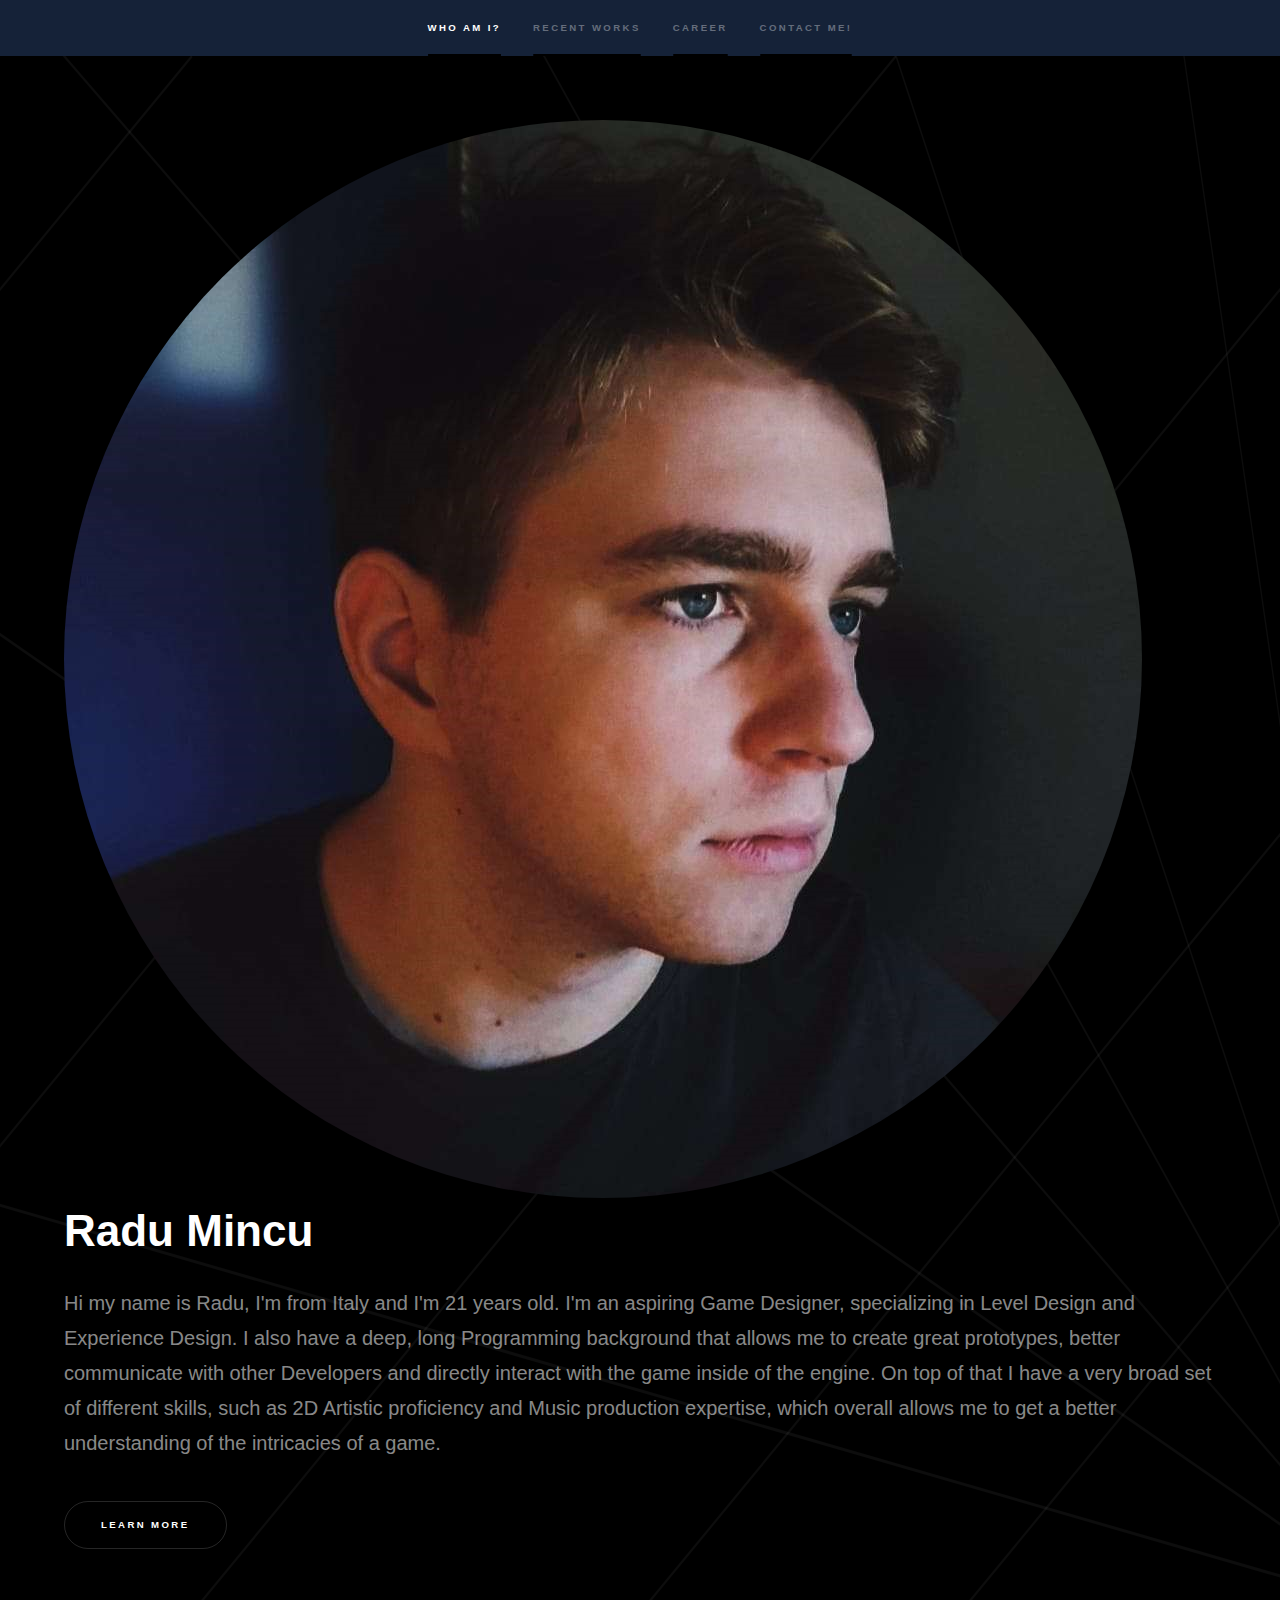
==== commit b6059b07: "Packing Up added, + updates" ====
--- a/index.html
+++ b/index.html
@@ -34,8 +34,8 @@
 				<!-- Intro -->
 					<section id="intro" class="wrapper style1 fullscreen fade-up">
 						<div class="inner">
-							<h1><img class="image" src="images/radufoto.jpg" alt="" width="196" height="196" data-position="center center" />&emsp;Radu Mincu</h1>
-							<p>Hi my name is Radu, I'm from Italy and I'm 21 years old. I'm an aspiring Game Designer, specializing in Level Design and Experience Design. I also have a deep, long Programming background that allows me to better communicate with other Developers, directly interact with the game inside of the engine, create prototypes and overall get a better understanding of the intricacies of a game.</p>
+							<h1><img class="image" src="images/radufoto.jpg" alt="" data-position="center center" />&emsp;Radu Mincu</h1>
+							<p>Hi my name is Radu, I'm from Italy and I'm 21 years old. I'm an aspiring Game Designer, specializing in Level Design and Experience Design. I also have a deep, long Programming background that allows me to create great prototypes, better communicate with other Developers and directly interact with the game inside of the engine. On top of that I have a very broad set of different skills, such as 2D Artistic proficiency and Music production expertise, which overall allows me to get a better understanding of the intricacies of a game.</p>
 							<ul class="actions">
 								<li><a href="#one" class="button scrolly">Learn more</a></li>
 							</ul>
@@ -56,8 +56,8 @@
 										<li>Created art and animations for the Player and 4 different enemies.</li>
 										<li>Wrote extensive Game Design Document outlining various ideas for the story, progression and powerups of the game.</li>
 									</ul>
-										<a href="https://youtu.be/b___OMH_YHc" class="icon brands fa-youtube"> YouTube Link</a>&emsp;&emsp;
-										<a href="https://docs.google.com/document/d/1006Ol6kMkS3a9t4NRKPW5lo0RamUhFI9sNBqD1M2pAM/edit?usp=sharing" class="icon brands fa-google-drive"> Game Design Document</a>
+									<a href="https://youtu.be/b___OMH_YHc" class="icon brands fa-youtube"> YouTube Link</a>&emsp;&emsp;
+									<a href="https://docs.google.com/document/d/1006Ol6kMkS3a9t4NRKPW5lo0RamUhFI9sNBqD1M2pAM/edit?usp=sharing" class="icon brands fa-google-drive"> Game Design Document</a>
 								</div>
 							</div>
 						</section>
@@ -69,11 +69,11 @@
 									<p>Submission for my first Game Jam, Indie Game Jam Beginners #003, Theme: Robot. Smooth 2D Platformer with various abilities and power-ups made together with 4 other people in 7 days. Reached 5th place out of 120 submissions.</p>
 									<ul>
 										<li>Played a main role in the decision-making for the game, from the game genre to the gameplay loop and to the various micro-interactions.</li>
-										<li>Was Head of Game Design, hand-crafting all the platforming layouts, from the big level sections to the small jumps.</li>
+										<li>Was Head of Game Design, hand-crafting all the platforming layouts, from the level structures to the singular jumps.</li>
 										<li>Made the Player Controller and implemented the various abilities.</li>
 										<li>Programmed the various architecture elements of the game, such as the Scene Transitions, Checkpoints, Power-up Terminals etc.</li>
 									</ul>
-										<a href="https://rradu.itch.io/zip" class="icon brands fa-itch-io"> Itch Page</a>
+									<a href="https://rradu.itch.io/zip" class="icon brands fa-itch-io"> Itch Page</a>
 								</div>
 							</div>
 						</section>
@@ -89,6 +89,22 @@
 										<li>Hand-crafted the layouts for the 5 main Story levels and over 20 layout Presets for the Arcade section.</li>
 									</ul>
 									<a href="https://imated.itch.io/plutos-revolution" class="icon brands fa-itch-io"> Itch Page</a>
+								</div>
+							</div>
+						</section>
+						<section>
+							<a class="image"><img src="images/PackingUpLogo.png" alt="" data-position="50% 50%" /></a>
+							<div class="content">
+								<div class="inner">
+									<h2>Packing Up</h2>
+									<p>Ludum Dare 53 Submission; Theme: Delivery. Cozy Buy/Sell game made in 3 days with 2 other people. Currently being rated with a lot of positive feedback.</p>
+									<ul>
+										<li>Created all of the sprites and artwork for the game from scratch in a digital software.</li>
+										<li>Handled System Design with the various prices, variables and formulas.</li>
+										<li>Coded and enhanced various in-game features directly.</li>
+										<li>Helped with bug-fixing, playtesting and polishing.</li>
+									</ul>
+									<a href="https://rradu.itch.io/packing-up" class="icon brands fa-itch-io"> Itch Page</a>
 								</div>
 							</div>
 						</section>
@@ -123,12 +139,12 @@
 								<section>
 									<span class="icon solid major fa-link"></span>
 									<h3>Game Jams</h3>
-									<p>With more familiarity with Unity and Game Development, I seeked towards participating in short game jams to get quick progress and results and to hone my skills as much as possible. I ended up making an entirely new team with other very competent developers I met in the jams' respective Discords, and so far we've worked on two successful Game Jam games, with even more to come.</p>
+									<p>With more familiarity with Unity and Game Development, I seeked towards participating in short game jams to get quick progress and results and to hone my skills as much as possible. I ended up making an entirely new team with other very competent developers I met in the jams' respective Discords, and so far we've worked on three successful Game Jam games, with even more to come.</p>
 								</section>
 								<section>
 									<span class="icon major fa-file"></span>
 									<h3>Future</h3>
-									<p>Short-term, I'm planning to join Ludum Dare on April 28th with my group, and get as good a title out as possible. I also plan to start working on a 3D platformer to get outside of my comfort zone of 2D games. Long-term I would like to join a Game Development Studio as a full-time Programmer or Game Designer, and help release some very amazing games.</p>
+									<p>I am currently working on my Unreal Engine skills, trying to learn how to work with 3D elements and work towards making a multiplayer-compatible game. One of my close friends is teaching me directly so I can join his team and help them create games for Mobile platforms.</p>
 								</section>
 							</div>
 						</div>
--- a/assets/css/main.css
+++ b/assets/css/main.css
@@ -22,7 +22,7 @@
 	border: 0;
 	font-size: 100%;
 	font: inherit;
-	vertical-align: baseline;}
+	vertical-align: middle;}
 
 article, aside, details, figcaption, figure,
 footer, header, hgroup, menu, nav, section {
@@ -2566,6 +2566,8 @@
 		border: 0;
 		display: inline-block;
 		position: relative;
+		object-fit:scale-down;
+		max-width: 100%;
 	}
 
 		.image img {
